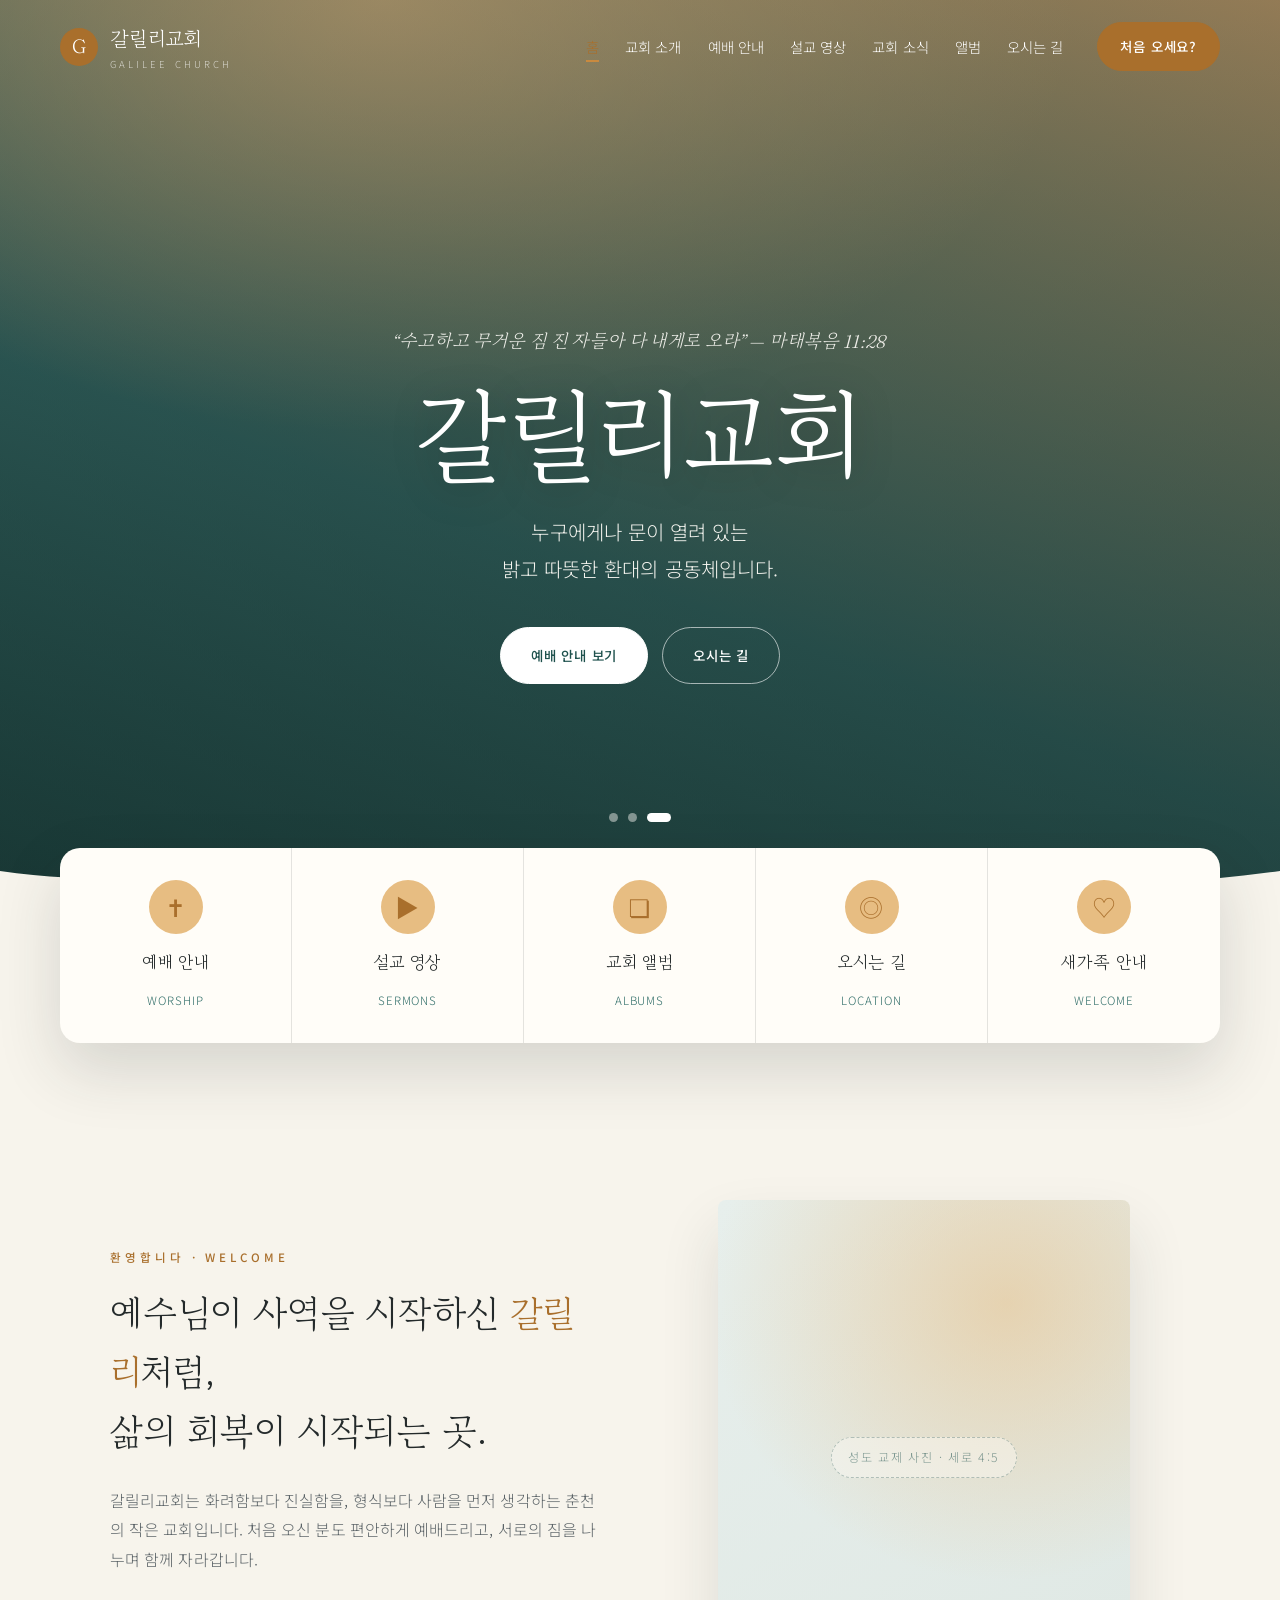
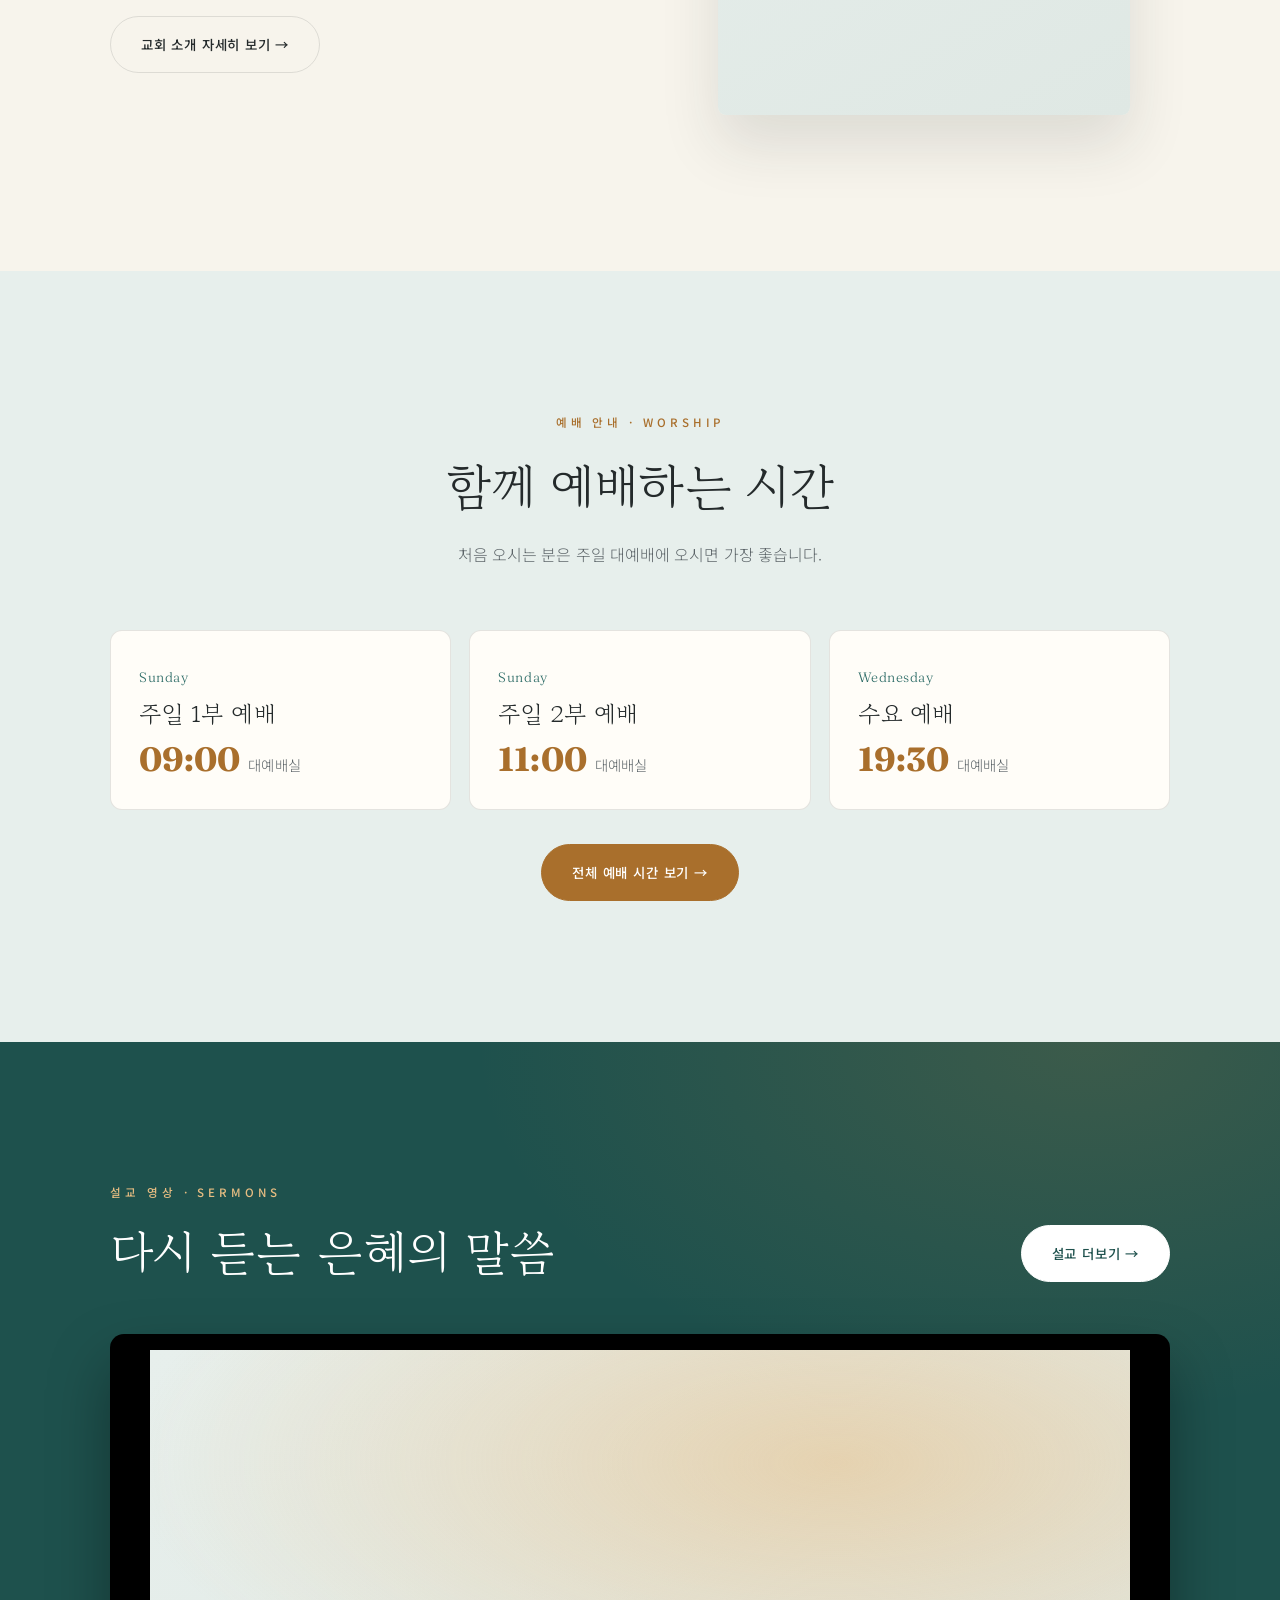
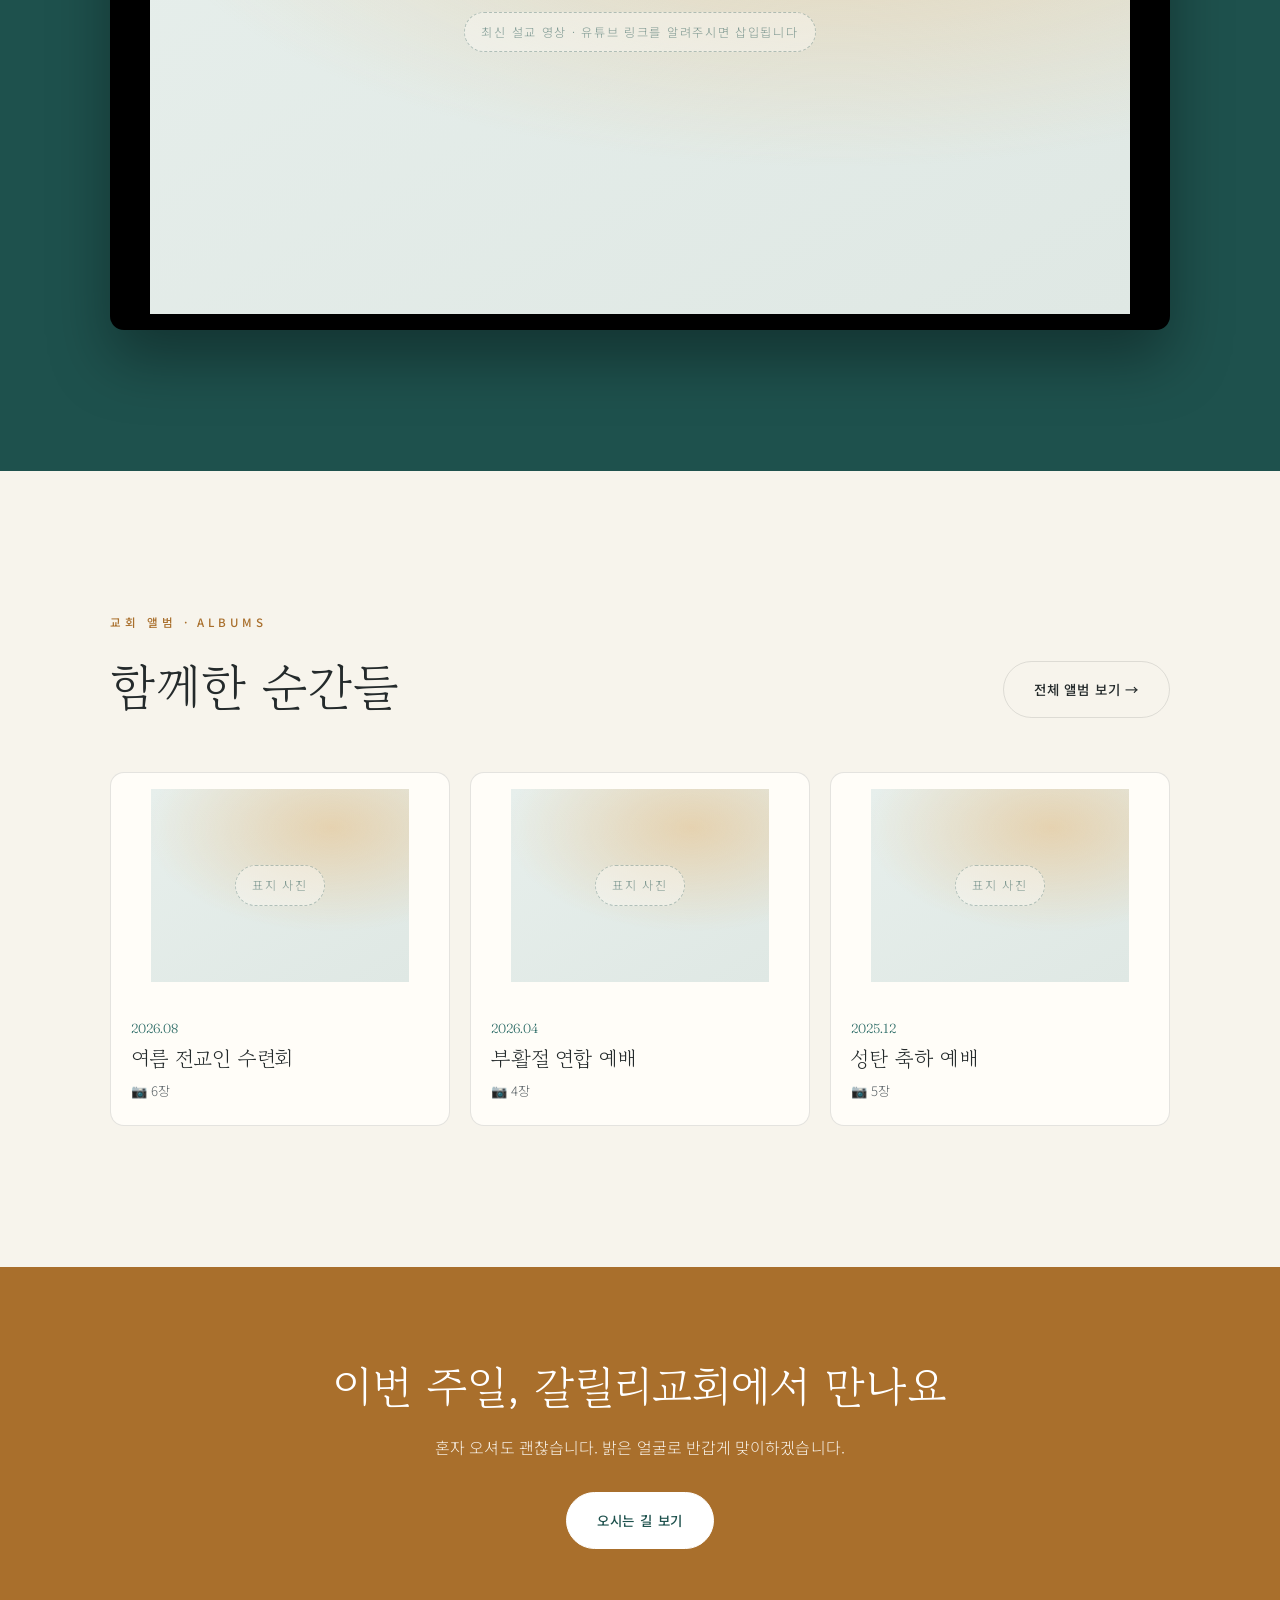
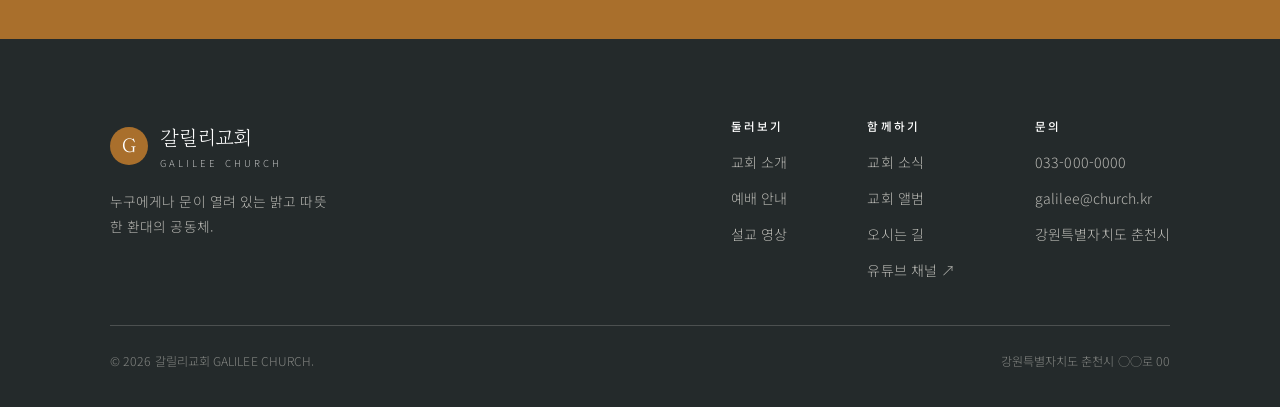
==== index.html @ 63ccdfb4 "feat: 갈릴리교회 소개 웹사이트 (춘천) 멀티페이지 정적 사이트 — 홈/소개/예배/설교/소식/앨범/오시는길.  Co-Authored-By: Claude Opus 4.8 (1M " ====
<!DOCTYPE html>
<html lang="ko">
<head>
  <meta charset="UTF-8" />
  <meta name="viewport" content="width=device-width, initial-scale=1.0" />
  <title>갈릴리교회 · 밝고 따뜻한 환대의 공동체 (춘천)</title>
  <meta name="description" content="춘천 갈릴리교회 — 누구에게나 문이 열려 있는 밝고 따뜻한 환대의 공동체. 예배 안내, 설교 영상, 교회 앨범, 오시는 길을 소개합니다." />
  <link rel="preconnect" href="https://fonts.googleapis.com" />
  <link rel="preconnect" href="https://fonts.gstatic.com" crossorigin />
  <link href="https://fonts.googleapis.com/css2?family=Gowun+Batang:wght@400;700&family=Noto+Sans+KR:wght@300;400;500;700&family=Fraunces:ital,opsz,wght@0,9..144,400;0,9..144,500;1,9..144,500&display=swap" rel="stylesheet" />
  <link rel="stylesheet" href="css/style.css" />
</head>
<body data-page="home">

  <div id="site-header"></div>

  <!-- ============ Hero ============ -->
  <section class="hero" id="home">
    <div class="hero__bg" id="heroBg">
      <div class="hero__slide s1 active"><figure class="slot" data-label=""><img src="images/hero1.jpg" alt="갈릴리교회 예배" class="shot" /></figure></div>
      <div class="hero__slide s2"><figure class="slot" data-label=""><img src="images/hero2.jpg" alt="갈릴리교회 성도" class="shot" /></figure></div>
      <div class="hero__slide s3"><figure class="slot" data-label=""><img src="images/hero3.jpg" alt="갈릴리교회 찬양" class="shot" /></figure></div>
    </div>
    <div class="hero__dots" id="heroDots" aria-hidden="true"></div>
    <div class="hero__inner wrap">
      <p class="hero__verse reveal">“수고하고 무거운 짐 진 자들아 다 내게로 오라” — 마태복음 11:28</p>
      <h1 class="hero__title reveal">갈릴리교회</h1>
      <p class="hero__tag reveal">누구에게나 문이 열려 있는<br />밝고 따뜻한 환대의 공동체입니다.</p>
      <div class="hero__cta reveal">
        <a href="worship.html" class="btn btn--light">예배 안내 보기</a>
        <a href="location.html" class="btn btn--ghost" style="color:#fff;border-color:rgba(255,255,255,0.6);">오시는 길</a>
      </div>
    </div>
    <svg class="wave hero__wave" viewBox="0 0 1440 60" preserveAspectRatio="none" aria-hidden="true"><path d="M0,30 C240,60 480,0 720,20 C960,40 1200,60 1440,30 L1440,60 L0,60 Z"></path></svg>
  </section>

  <!-- ============ Quick menu ============ -->
  <div class="quickmenu">
    <div class="quickmenu__inner">
      <a class="qm" href="worship.html"><span class="qm__icon">✝</span><span class="qm__label">예배 안내</span><span class="qm__sub">Worship</span></a>
      <a class="qm" href="sermons.html"><span class="qm__icon">▶</span><span class="qm__label">설교 영상</span><span class="qm__sub">Sermons</span></a>
      <a class="qm" href="album.html"><span class="qm__icon">❏</span><span class="qm__label">교회 앨범</span><span class="qm__sub">Albums</span></a>
      <a class="qm" href="location.html"><span class="qm__icon">◎</span><span class="qm__label">오시는 길</span><span class="qm__sub">Location</span></a>
      <a class="qm" href="location.html"><span class="qm__icon">♡</span><span class="qm__label">새가족 안내</span><span class="qm__sub">Welcome</span></a>
    </div>
  </div>

  <!-- ============ Welcome teaser ============ -->
  <section class="about">
    <div class="wrap about__grid">
      <div class="about__body">
        <span class="eyebrow reveal">환영합니다 · Welcome</span>
        <p class="about__lead reveal">예수님이 사역을 시작하신 <em>갈릴리</em>처럼,<br />삶의 회복이 시작되는 곳.</p>
        <p class="about__text reveal">갈릴리교회는 화려함보다 진실함을, 형식보다 사람을 먼저 생각하는 춘천의 작은 교회입니다. 처음 오신 분도 편안하게 예배드리고, 서로의 짐을 나누며 함께 자라갑니다.</p>
        <a href="about.html" class="btn btn--ghost reveal" style="margin-top:26px;">교회 소개 자세히 보기 →</a>
      </div>
      <figure class="about__figure slot reveal" data-label="성도 교제 사진 · 세로 4:5">
        <img src="images/community.jpg" alt="함께 교제하는 성도들" class="shot" />
      </figure>
    </div>
  </section>

  <!-- ============ Worship preview ============ -->
  <section class="service" style="background:var(--mist);">
    <div class="wrap">
      <div class="service__head sec-head" style="max-width:none;">
        <span class="eyebrow reveal">예배 안내 · Worship</span>
        <h2 class="reveal">함께 예배하는 시간</h2>
        <p class="reveal">처음 오시는 분은 주일 대예배에 오시면 가장 좋습니다.</p>
      </div>
      <div class="service__grid" style="grid-template-columns:repeat(3,1fr);">
        <div class="svc reveal"><span class="svc__tag">Sunday</span><h3 class="svc__name">주일 1부 예배</h3><div class="svc__time"><b>09:00</b><span>대예배실</span></div></div>
        <div class="svc reveal"><span class="svc__tag">Sunday</span><h3 class="svc__name">주일 2부 예배</h3><div class="svc__time"><b>11:00</b><span>대예배실</span></div></div>
        <div class="svc reveal"><span class="svc__tag">Wednesday</span><h3 class="svc__name">수요 예배</h3><div class="svc__time"><b>19:30</b><span>대예배실</span></div></div>
      </div>
      <div style="text-align:center;margin-top:34px;"><a href="worship.html" class="btn reveal">전체 예배 시간 보기 →</a></div>
    </div>
  </section>

  <!-- ============ Sermon teaser ============ -->
  <section class="sermons">
    <div class="wrap">
      <div class="sermons__head">
        <div><span class="eyebrow reveal">설교 영상 · Sermons</span><h2 class="reveal">다시 듣는 은혜의 말씀</h2></div>
        <a href="sermons.html" class="btn btn--light reveal">설교 더보기 →</a>
      </div>
      <div class="sermons__grid" style="grid-template-columns:1fr;">
        <div class="sermon-feature reveal">
          <div class="video"><figure class="slot" data-label="최신 설교 영상 · 유튜브 링크를 알려주시면 삽입됩니다" style="position:absolute;inset:0;"></figure></div>
        </div>
      </div>
    </div>
  </section>

  <!-- ============ Albums preview ============ -->
  <section class="albums" id="albums">
    <div class="wrap">
      <div class="albums__head">
        <div class="sec-head" style="max-width:none;">
          <span class="eyebrow reveal">교회 앨범 · Albums</span>
          <h2 class="reveal">함께한 순간들</h2>
        </div>
        <a href="album.html" class="btn btn--ghost reveal">전체 앨범 보기 →</a>
      </div>
      <div class="albums__grid">
        <a class="album-card reveal" href="album.html">
          <figure class="album-card__cover slot" data-label="표지 사진"><img src="images/albums/2026-summer/cover.jpg" alt="여름 수련회" class="shot" /></figure>
          <div class="album-card__body"><div class="album-card__date">2026.08</div><div class="album-card__title">여름 전교인 수련회</div><div class="album-card__count">6장</div></div>
        </a>
        <a class="album-card reveal" href="album.html">
          <figure class="album-card__cover slot" data-label="표지 사진"><img src="images/albums/2026-easter/cover.jpg" alt="부활절 예배" class="shot" /></figure>
          <div class="album-card__body"><div class="album-card__date">2026.04</div><div class="album-card__title">부활절 연합 예배</div><div class="album-card__count">4장</div></div>
        </a>
        <a class="album-card reveal" href="album.html">
          <figure class="album-card__cover slot" data-label="표지 사진"><img src="images/albums/2025-christmas/cover.jpg" alt="성탄 예배" class="shot" /></figure>
          <div class="album-card__body"><div class="album-card__date">2025.12</div><div class="album-card__title">성탄 축하 예배</div><div class="album-card__count">5장</div></div>
        </a>
      </div>
    </div>
  </section>

  <!-- ============ CTA ============ -->
  <section class="cta-band">
    <div class="wrap">
      <h2 class="reveal">이번 주일, 갈릴리교회에서 만나요</h2>
      <p class="reveal">혼자 오셔도 괜찮습니다. 밝은 얼굴로 반갑게 맞이하겠습니다.</p>
      <a href="location.html" class="btn btn--light reveal">오시는 길 보기</a>
    </div>
  </section>

  <div id="site-footer"></div>

  <script src="js/site.js"></script>
</body>
</html>
---- css/style.css ----
/* =============================================================
   갈릴리교회 GALILEE CHURCH
   밝고 따뜻한 환대의 공동체
   ============================================================= */

:root {
  /* Palette — 갈릴리 호숫가의 새벽빛 */
  --cream:    #f7f4ec;   /* 따뜻한 아이보리 배경 */
  --paper:    #fffdf8;   /* 카드/화이트 */
  --mist:     #e7efec;   /* 호수빛 옅은 톤 배경 */
  --ink:      #242a2b;   /* 본문 먹빛 */
  --ink-soft: #5b6367;   /* 보조 텍스트 */
  --gold:     #c98a3f;   /* 새벽 햇살 — 포인트 */
  --gold-deep:#a96f2c;
  --gold-soft:#e7bd82;
  --sea:      #2c6b66;   /* 갈릴리 호수빛 청록 — 보조 포인트 */
  --sea-deep: #1e514d;
  --line:     rgba(36, 42, 43, 0.12);
  --line-lite:rgba(255, 253, 248, 0.18);

  --f-display: 'Gowun Batang', 'Nanum Myeongjo', serif;
  --f-body:    'Noto Sans KR', system-ui, sans-serif;
  --f-accent:  'Fraunces', 'Gowun Batang', serif;

  --wrap: 1180px;
  --gutter: clamp(20px, 5vw, 60px);
  --sec-y: clamp(72px, 11vw, 150px);
  --ease: cubic-bezier(0.22, 0.61, 0.36, 1);
}

* { box-sizing: border-box; }
html { scroll-behavior: smooth; -webkit-text-size-adjust: 100%; }
@media (prefers-reduced-motion: reduce) { html { scroll-behavior: auto; } }
body {
  margin: 0; font-family: var(--f-body); font-weight: 300;
  color: var(--ink); background: var(--cream);
  line-height: 1.85; letter-spacing: 0.005em;
  -webkit-font-smoothing: antialiased; overflow-x: hidden;
}
img { display: block; max-width: 100%; }
a { color: inherit; text-decoration: none; }
button { font-family: inherit; cursor: pointer; }
h1, h2, h3, h4 { font-family: var(--f-display); font-weight: 400; margin: 0; line-height: 1.3; }

.wrap { width: 100%; max-width: var(--wrap); margin-inline: auto; padding-inline: var(--gutter); }

.eyebrow {
  font-family: var(--f-body); font-weight: 500; font-size: 0.72rem;
  letter-spacing: 0.34em; text-transform: uppercase; color: var(--gold-deep);
}
.eyebrow--sea { color: var(--sea); }

.sec-head { max-width: 640px; }
.sec-head .eyebrow { display: block; margin-bottom: 20px; }
.sec-head h2 { font-size: clamp(1.9rem, 4.2vw, 3.1rem); letter-spacing: -0.01em; }
.sec-head p { margin: 22px 0 0; color: var(--ink-soft); max-width: 54ch; }

.reveal { opacity: 0; transform: translateY(26px); transition: opacity 0.9s var(--ease), transform 0.9s var(--ease); }
.reveal.in { opacity: 1; transform: none; }
@media (prefers-reduced-motion: reduce) { .reveal { opacity: 1; transform: none; transition: none; } }

/* Buttons */
.btn {
  display: inline-flex; align-items: center; gap: 0.6em;
  font-family: var(--f-body); font-weight: 500; font-size: 0.84rem;
  letter-spacing: 0.06em; padding: 15px 30px; border-radius: 40px;
  border: 1.5px solid var(--gold-deep); background: var(--gold-deep); color: #fff;
  transition: background 0.4s var(--ease), color 0.4s var(--ease), border-color 0.4s var(--ease), transform 0.3s var(--ease);
}
.btn:hover { background: var(--gold); border-color: var(--gold); transform: translateY(-2px); }
.btn--ghost { background: transparent; color: var(--ink); border-color: var(--line); }
.btn--ghost:hover { background: var(--ink); border-color: var(--ink); color: #fff; }
.btn--light { background: #fff; color: var(--sea-deep); border-color: #fff; }
.btn--light:hover { background: var(--gold-soft); border-color: var(--gold-soft); color: var(--ink); }
.btn:focus-visible, a:focus-visible, .slot:focus-visible { outline: 2px solid var(--sea); outline-offset: 3px; }

/* Image slot / placeholder (사진 넣기 전) */
.slot {
  position: relative; overflow: hidden; display: grid; place-items: center;
  background:
    radial-gradient(120% 90% at 70% 20%, rgba(231,189,130,0.55), transparent 60%),
    linear-gradient(150deg, var(--mist), #dfe8e4);
}
.slot::after {
  content: attr(data-label); position: absolute; z-index: 0;
  font-family: var(--f-body); font-size: 0.76rem; letter-spacing: 0.14em;
  color: rgba(30,81,77,0.55); padding: 8px 16px; border: 1px dashed rgba(30,81,77,0.3);
  border-radius: 30px; background: rgba(255,253,248,0.4); text-align: center;
}
.slot img { position: relative; z-index: 1; width: 100%; height: 100%; object-fit: cover; }

/* Gentle lake-wave divider */
.wave { display: block; width: 100%; height: 60px; }
.wave path { fill: currentColor; }

/* =============================================================
   Header
   ============================================================= */
.site-header {
  position: fixed; inset: 0 0 auto 0; z-index: 60;
  display: flex; align-items: center; justify-content: space-between;
  padding: 20px var(--gutter);
  transition: background 0.5s var(--ease), padding 0.4s var(--ease), box-shadow 0.4s var(--ease);
}
.site-header.solid { background: rgba(247,244,236,0.9); backdrop-filter: blur(12px); padding-block: 12px; box-shadow: 0 1px 0 var(--line); }
.brand { display: flex; align-items: center; gap: 12px; color: #fff; transition: color 0.4s var(--ease); }
.solid .brand { color: var(--ink); }
.brand__logo {
  width: 38px; height: 38px; border-radius: 50%; display: grid; place-items: center;
  background: var(--gold-deep); color: #fff; font-family: var(--f-accent); font-size: 1.2rem;
  flex-shrink: 0;
}
.brand__name { font-family: var(--f-display); font-size: 1.28rem; letter-spacing: 0.02em; }
.brand__sub { font-size: 0.6rem; letter-spacing: 0.32em; text-transform: uppercase; opacity: 0.7; display: block; margin-top: -2px; }

.nav { display: flex; align-items: center; gap: 34px; }
.nav__links { display: flex; gap: 26px; list-style: none; margin: 0; padding: 0; }
.nav__links a { position: relative; font-size: 0.9rem; color: #fff; transition: color 0.4s var(--ease); padding-block: 5px; }
.solid .nav__links a { color: var(--ink); }
.nav__links a::after { content: ""; position: absolute; left: 0; bottom: 0; height: 2px; width: 0; background: var(--gold); transition: width 0.35s var(--ease); }
.nav__links a:hover::after, .nav__links a.on::after { width: 100%; }
.nav__links a.on { color: var(--gold-deep); }
.solid .nav__links a.on { color: var(--gold-deep); }
.mobile-menu a.on { color: var(--gold-soft); }
.nav .btn { padding: 11px 22px; }
.nav-toggle { display: none; }

/* =============================================================
   Hero
   ============================================================= */
.hero {
  position: relative; min-height: 100svh; display: grid; align-items: center;
  color: #fff; overflow: hidden; text-align: center;
}
.hero__bg {
  position: absolute; inset: 0; z-index: 0;
  background:
    radial-gradient(90% 70% at 50% 0%, rgba(231,189,130,0.9), transparent 55%),
    linear-gradient(160deg, #e8b978 0%, #c98a3f 32%, #2c6b66 100%);
}
.hero__bg .slot { position: absolute; inset: 0; }
.hero__bg::after {
  content: ""; position: absolute; inset: 0;
  background: linear-gradient(180deg, rgba(30,44,42,0.32), rgba(20,34,32,0.55));
}
.hero__inner { position: relative; z-index: 2; padding-top: 90px; }
.hero__verse { font-family: var(--f-accent); font-style: italic; font-size: clamp(0.95rem,1.5vw,1.15rem); color: rgba(255,253,248,0.9); letter-spacing: 0.02em; }
.hero__title { font-size: clamp(3rem, 9vw, 6.4rem); line-height: 1.05; margin: 0.2em 0 0; text-shadow: 0 6px 40px rgba(0,0,0,0.25); }
.hero__tag { margin: 26px auto 0; max-width: 34ch; font-size: clamp(1rem,1.6vw,1.25rem); color: rgba(255,253,248,0.95); font-weight: 300; }
.hero__cta { margin-top: 40px; display: flex; gap: 14px; justify-content: center; flex-wrap: wrap; }
.hero__wave { position: absolute; bottom: -1px; left: 0; z-index: 2; color: var(--cream); }

/* =============================================================
   Welcome / About
   ============================================================= */
.about { padding-block: var(--sec-y); }
.about__grid { display: grid; grid-template-columns: 1fr 1fr; gap: clamp(34px, 6vw, 84px); align-items: center; }
.about__lead { font-family: var(--f-display); font-size: clamp(1.5rem, 3vw, 2.3rem); line-height: 1.6; margin: 12px 0 0; }
.about__lead em { font-style: normal; color: var(--gold-deep); }
.about__text { margin-top: 26px; color: var(--ink-soft); }
.about__text + .about__text { margin-top: 16px; }
.about__values { margin-top: 34px; display: grid; gap: 14px; }
.about__value { display: flex; gap: 16px; align-items: flex-start; }
.about__value b { font-family: var(--f-accent); color: var(--gold-deep); font-size: 1.3rem; line-height: 1; padding-top: 2px; min-width: 1.6em; }
.about__value span { font-size: 0.94rem; color: var(--ink-soft); }
.about__value strong { color: var(--ink); font-weight: 500; display: block; }
.about__figure { aspect-ratio: 4/5; border-radius: 8px; box-shadow: 0 30px 60px rgba(36,42,43,0.12); }

/* =============================================================
   Pastor greeting
   ============================================================= */
.pastor { background: var(--mist); position: relative; }
.pastor__inner { padding-block: var(--sec-y); display: grid; grid-template-columns: 0.8fr 1.2fr; gap: clamp(34px,6vw,80px); align-items: center; }
.pastor__figure { aspect-ratio: 4/5; border-radius: 8px; box-shadow: 0 30px 60px rgba(30,81,77,0.16); }
.pastor__body .eyebrow { display: block; margin-bottom: 18px; }
.pastor__quote { font-family: var(--f-display); font-size: clamp(1.5rem,2.8vw,2.1rem); line-height: 1.6; }
.pastor__text { margin-top: 24px; color: var(--ink-soft); }
.pastor__sign { margin-top: 30px; display: flex; align-items: baseline; gap: 12px; }
.pastor__sign span { color: var(--ink-soft); font-size: 0.85rem; }
.pastor__sign b { font-family: var(--f-display); font-weight: 400; font-size: 1.3rem; }

/* =============================================================
   Service times
   ============================================================= */
.service { padding-block: var(--sec-y); }
.service__head { text-align: center; display: flex; flex-direction: column; align-items: center; }
.service__grid { margin-top: clamp(38px,6vw,60px); display: grid; grid-template-columns: repeat(3, 1fr); gap: 18px; }
.svc {
  background: var(--paper); border: 1px solid var(--line); border-radius: 12px;
  padding: 30px 28px; transition: transform 0.4s var(--ease), box-shadow 0.4s var(--ease), border-color 0.4s var(--ease);
}
.svc:hover { transform: translateY(-4px); box-shadow: 0 22px 48px rgba(36,42,43,0.1); border-color: transparent; }
.svc__tag { font-family: var(--f-accent); font-size: 0.85rem; color: var(--sea); letter-spacing: 0.04em; }
.svc__name { font-family: var(--f-display); font-size: 1.5rem; margin: 8px 0 14px; }
.svc__time { display: flex; align-items: baseline; gap: 8px; }
.svc__time b { font-family: var(--f-accent); font-size: 2.1rem; color: var(--gold-deep); line-height: 1; }
.svc__time span { color: var(--ink-soft); font-size: 0.9rem; }
.svc__desc { margin-top: 12px; font-size: 0.88rem; color: var(--ink-soft); }

/* =============================================================
   Sermons (YouTube)
   ============================================================= */
.sermons { background: var(--sea-deep); color: #fff; padding-block: var(--sec-y); position: relative; overflow: hidden; }
.sermons::before {
  content: ""; position: absolute; inset: 0; opacity: 0.5;
  background: radial-gradient(80% 60% at 85% 0%, rgba(201,138,63,0.35), transparent 60%);
}
.sermons__head { position: relative; z-index: 1; display: flex; justify-content: space-between; align-items: flex-end; gap: 24px; flex-wrap: wrap; }
.sermons__head h2 { color: #fff; font-size: clamp(1.9rem,4vw,3rem); }
.sermons__head .eyebrow { color: var(--gold-soft); display: block; margin-bottom: 16px; }
.sermons__grid { position: relative; z-index: 1; margin-top: clamp(34px,5vw,52px); display: grid; grid-template-columns: 1.5fr 1fr; gap: 22px; }
.sermon-feature { border-radius: 14px; overflow: hidden; background: #000; box-shadow: 0 30px 60px rgba(0,0,0,0.35); }
.sermon-feature .video { position: relative; aspect-ratio: 16/9; }
.sermon-feature iframe { position: absolute; inset: 0; width: 100%; height: 100%; border: 0; }
.sermon-list { display: flex; flex-direction: column; gap: 14px; }
.sermon-card {
  display: grid; grid-template-columns: 120px 1fr; gap: 16px; align-items: center;
  background: rgba(255,253,248,0.06); border: 1px solid var(--line-lite); border-radius: 12px;
  padding: 12px; transition: background 0.4s var(--ease); cursor: pointer;
}
.sermon-card:hover { background: rgba(255,253,248,0.12); }
.sermon-card .thumb { aspect-ratio: 16/9; border-radius: 8px; }
.sermon-card__date { font-family: var(--f-accent); font-size: 0.78rem; color: var(--gold-soft); }
.sermon-card__title { font-family: var(--f-display); font-size: 1.05rem; margin-top: 4px; line-height: 1.4; }
.sermons__foot { position: relative; z-index: 1; margin-top: 30px; text-align: center; }

/* =============================================================
   News / notices
   ============================================================= */
.news { padding-block: var(--sec-y); }
.news__grid { margin-top: clamp(36px,5vw,56px); display: grid; grid-template-columns: repeat(3,1fr); gap: 20px; }
.notice {
  border-top: 2px solid var(--gold); padding: 24px 4px; display: flex; flex-direction: column; gap: 10px;
  transition: transform 0.4s var(--ease);
}
.notice:hover { transform: translateY(-4px); }
.notice__cat { font-size: 0.72rem; letter-spacing: 0.14em; text-transform: uppercase; color: var(--sea); font-weight: 500; }
.notice__title { font-family: var(--f-display); font-size: 1.35rem; line-height: 1.4; }
.notice__text { font-size: 0.9rem; color: var(--ink-soft); }
.notice__date { font-family: var(--f-accent); font-size: 0.85rem; color: var(--ink-soft); margin-top: auto; }

/* =============================================================
   Ministries
   ============================================================= */
.ministry { background: var(--mist); padding-block: var(--sec-y); }
.ministry__head { text-align: center; display: flex; flex-direction: column; align-items: center; }
.ministry__grid { margin-top: clamp(36px,5vw,56px); display: grid; grid-template-columns: repeat(3,1fr); gap: 18px; }
.min {
  background: var(--paper); border-radius: 14px; padding: 34px 30px; border: 1px solid var(--line);
  transition: transform 0.4s var(--ease), box-shadow 0.4s var(--ease);
}
.min:hover { transform: translateY(-5px); box-shadow: 0 24px 50px rgba(30,81,77,0.12); }
.min__icon { width: 48px; height: 48px; border-radius: 50%; background: var(--gold-soft); color: var(--gold-deep); display: grid; place-items: center; font-family: var(--f-accent); font-size: 1.3rem; margin-bottom: 18px; }
.min h3 { font-size: 1.4rem; }
.min p { margin-top: 10px; font-size: 0.92rem; color: var(--ink-soft); }

/* =============================================================
   Location
   ============================================================= */
.location { padding-block: var(--sec-y); }
.location__grid { display: grid; grid-template-columns: 1fr 1fr; gap: clamp(30px,5vw,64px); align-items: center; }
.location__info h2 { font-size: clamp(1.8rem,3.6vw,2.6rem); margin-bottom: 26px; }
.location__rows { display: grid; }
.location__row { display: grid; grid-template-columns: 120px 1fr; gap: 18px; padding: 17px 0; border-top: 1px solid var(--line); }
.location__row:last-child { border-bottom: 1px solid var(--line); }
.location__row dt { color: var(--sea); font-size: 0.74rem; letter-spacing: 0.14em; text-transform: uppercase; font-weight: 500; padding-top: 3px; }
.location__row dd { margin: 0; }
.location__map { aspect-ratio: 4/3; border-radius: 14px; overflow: hidden; position: relative; background:
  radial-gradient(circle at 55% 45%, rgba(201,138,63,0.2), transparent 55%), var(--sea-deep); display: grid; place-items: center; }
.location__map::before { content: ""; position: absolute; inset: 0; background-image:
  linear-gradient(rgba(255,253,248,0.06) 1px, transparent 1px), linear-gradient(90deg, rgba(255,253,248,0.06) 1px, transparent 1px);
  background-size: 38px 38px; }
.location__pin { position: relative; text-align: center; color: #fff; }
.location__pin .dot { width: 14px; height: 14px; border-radius: 50%; background: var(--gold); margin: 0 auto 12px; box-shadow: 0 0 0 8px rgba(201,138,63,0.25), 0 0 0 18px rgba(201,138,63,0.12); }
.location__pin span { font-size: 0.78rem; letter-spacing: 0.22em; }

/* =============================================================
   CTA band + Footer
   ============================================================= */
.cta-band { background: var(--gold-deep); color: #fff; text-align: center; padding: clamp(56px,8vw,90px) 0; position: relative; overflow: hidden; }
.cta-band h2 { color: #fff; font-size: clamp(1.8rem,4vw,2.8rem); }
.cta-band p { margin: 18px auto 30px; max-width: 46ch; color: rgba(255,253,248,0.92); }

.site-footer { background: var(--ink); color: rgba(247,244,236,0.7); padding: clamp(52px,7vw,80px) 0 34px; }
.footer__top { display: flex; justify-content: space-between; gap: 40px; flex-wrap: wrap; padding-bottom: 42px; border-bottom: 1px solid var(--line-lite); }
.footer__brand .brand { color: #fff; }
.footer__brand p { margin: 16px 0 0; max-width: 32ch; font-size: 0.86rem; }
.footer__cols { display: flex; gap: clamp(36px,7vw,80px); flex-wrap: wrap; }
.footer__col h4 { color: #fff; font-family: var(--f-body); font-weight: 500; font-size: 0.72rem; letter-spacing: 0.18em; text-transform: uppercase; margin-bottom: 15px; }
.footer__col ul { list-style: none; margin: 0; padding: 0; display: grid; gap: 10px; font-size: 0.88rem; }
.footer__col a:hover { color: var(--gold-soft); }
.footer__bottom { padding-top: 24px; display: flex; justify-content: space-between; gap: 14px; flex-wrap: wrap; font-size: 0.76rem; color: rgba(247,244,236,0.45); }

/* =============================================================
   Responsive
   ============================================================= */
@media (max-width: 980px) {
  .about__grid, .pastor__inner, .sermons__grid, .location__grid { grid-template-columns: 1fr; }
  .service__grid, .news__grid, .ministry__grid { grid-template-columns: repeat(2, 1fr); }
  .about__figure, .pastor__figure { max-width: 460px; }
  .pastor__inner { text-align: left; }
}
@media (max-width: 680px) {
  .nav__links, .nav > .btn { display: none; }
  .nav-toggle { display: inline-flex; flex-direction: column; gap: 5px; width: 30px; height: 22px; justify-content: center; background: none; border: none; padding: 0; }
  .nav-toggle span { display: block; height: 2px; background: #fff; border-radius: 2px; transition: 0.4s var(--ease); }
  .solid .nav-toggle span { background: var(--ink); }
  .menu-open .nav-toggle span:nth-child(1) { transform: translateY(7px) rotate(45deg); background:#fff; }
  .menu-open .nav-toggle span:nth-child(2) { opacity: 0; }
  .menu-open .nav-toggle span:nth-child(3) { transform: translateY(-7px) rotate(-45deg); background:#fff; }

  .service__grid, .news__grid, .ministry__grid { grid-template-columns: 1fr; }
  .sermon-card { grid-template-columns: 100px 1fr; }
}

.mobile-menu {
  position: fixed; inset: 0; z-index: 55; background: var(--sea-deep);
  display: flex; flex-direction: column; align-items: center; justify-content: center; gap: 26px;
  transform: translateY(-100%); transition: transform 0.55s var(--ease); visibility: hidden;
}
.mobile-menu.open { transform: none; visibility: visible; }
.mobile-menu a { color: #fff; font-family: var(--f-display); font-size: 1.6rem; }
.mobile-menu a:hover { color: var(--gold-soft); }

/* =============================================================
   Albums (홈 미리보기 + album.html)
   ============================================================= */
.albums { padding-block: var(--sec-y); }
.albums__head { display: flex; justify-content: space-between; align-items: flex-end; gap: 24px; flex-wrap: wrap; }
.albums__grid { margin-top: clamp(34px,5vw,54px); display: grid; grid-template-columns: repeat(3, 1fr); gap: 20px; }
.albums--page .albums__grid { margin-top: 0; }

.album-card {
  display: block; border-radius: 14px; overflow: hidden; background: var(--paper);
  border: 1px solid var(--line); transition: transform 0.4s var(--ease), box-shadow 0.4s var(--ease);
  cursor: pointer; text-align: left; width: 100%; padding: 0; font: inherit; color: inherit;
}
.album-card:hover { transform: translateY(-5px); box-shadow: 0 26px 54px rgba(36,42,43,0.14); }
.album-card__cover { aspect-ratio: 4/3; }
.album-card__body { padding: 18px 20px 22px; }
.album-card__date { font-family: var(--f-accent); font-size: 0.82rem; color: var(--sea); }
.album-card__title { font-family: var(--f-display); font-size: 1.3rem; margin: 4px 0 6px; line-height: 1.35; }
.album-card__count { font-size: 0.82rem; color: var(--ink-soft); }
.album-card__count::before { content: "📷 "; }

/* Album page hero */
.page-hero { padding: 130px 0 40px; text-align: center; background: var(--mist); }
.page-hero .eyebrow { display: block; margin-bottom: 14px; }
.page-hero h1 { font-size: clamp(2.2rem, 5vw, 3.6rem); }
.page-hero p { margin: 16px auto 0; max-width: 48ch; color: var(--ink-soft); }
.page-hero .back { display: inline-block; margin-top: 22px; font-size: 0.86rem; color: var(--sea); }
.page-hero .back:hover { color: var(--gold-deep); }

.albums-empty { text-align: center; padding: 60px 0; color: var(--ink-soft); }

/* Album viewer overlay */
.viewer { position: fixed; inset: 0; z-index: 105; display: none; background: var(--cream); overflow-y: auto; }
.viewer.open { display: block; }
.viewer__bar {
  position: sticky; top: 0; z-index: 2; display: flex; align-items: center; justify-content: space-between;
  padding: 18px var(--gutter); background: rgba(247,244,236,0.92); backdrop-filter: blur(10px); border-bottom: 1px solid var(--line);
}
.viewer__meta h2 { font-size: 1.5rem; }
.viewer__meta span { font-family: var(--f-accent); font-size: 0.85rem; color: var(--sea); }
.viewer__close { background: none; border: 1px solid var(--line); border-radius: 40px; padding: 10px 20px; font-size: 0.85rem; color: var(--ink); }
.viewer__close:hover { background: var(--ink); color: #fff; border-color: var(--ink); }
.viewer__grid {
  columns: 3; column-gap: 14px; padding: 26px var(--gutter) 80px; max-width: var(--wrap); margin-inline: auto;
}
.viewer__grid figure { break-inside: avoid; margin: 0 0 14px; border-radius: 10px; overflow: hidden; cursor: zoom-in; aspect-ratio: auto; }
.viewer__grid .slot { min-height: 200px; }
.viewer__grid img { width: 100%; height: auto; display: block; transition: transform 0.6s var(--ease); }
.viewer__grid figure:hover img { transform: scale(1.04); }

/* Fullscreen single-photo lightbox */
.lightbox { position: fixed; inset: 0; z-index: 120; display: none; align-items: center; justify-content: center; padding: 4vw; background: rgba(20,26,25,0.94); }
.lightbox.open { display: flex; }
.lightbox img { max-width: 92vw; max-height: 90vh; object-fit: contain; border-radius: 6px; }
.lightbox__close { position: absolute; top: 22px; right: 28px; background: none; border: none; color: #fff; font-size: 2rem; opacity: 0.85; }
.lightbox__close:hover { opacity: 1; }

@media (max-width: 980px) {
  .albums__grid { grid-template-columns: repeat(2, 1fr); }
  .viewer__grid { columns: 2; }
}
@media (max-width: 680px) {
  .albums__grid { grid-template-columns: 1fr; }
  .viewer__grid { columns: 1; }
}

/* =============================================================
   Hero slideshow (여러 장 자동 전환)
   ============================================================= */
.hero__slide { position: absolute; inset: 0; opacity: 0; transition: opacity 1.4s var(--ease); }
.hero__slide.active { opacity: 1; }
.hero__slide.s1 { background: radial-gradient(90% 70% at 50% 0%, rgba(231,189,130,0.9), transparent 55%), linear-gradient(160deg, #e8b978, #c98a3f 32%, #2c6b66); }
.hero__slide.s2 { background: radial-gradient(80% 70% at 70% 10%, rgba(231,189,130,0.7), transparent 55%), linear-gradient(150deg, #d79a56, #2c6b66 70%, #1e514d); }
.hero__slide.s3 { background: radial-gradient(90% 80% at 30% 0%, rgba(231,189,130,0.8), transparent 60%), linear-gradient(200deg, #caa06a, #35726e 60%, #1e514d); }
.hero__slide .slot { position: absolute; inset: 0; background: none; }
.hero__slide .slot::after { opacity: 0; }   /* 슬라이드에선 라벨 숨김 (지저분함 방지) */
.hero__dots { position: absolute; bottom: 78px; left: 50%; transform: translateX(-50%); z-index: 3; display: flex; gap: 10px; }
.hero__dots button { width: 9px; height: 9px; border-radius: 50%; border: 0; background: rgba(255,253,248,0.45); cursor: pointer; padding: 0; transition: background 0.3s, width 0.3s; }
.hero__dots button.on { background: #fff; width: 24px; border-radius: 6px; }

/* =============================================================
   Quick menu (히어로 아래 바로가기 아이콘 바)
   ============================================================= */
.quickmenu { position: relative; z-index: 5; }
.quickmenu__inner {
  max-width: var(--wrap); margin: -52px auto 0; margin-inline: auto;
  background: var(--paper); border-radius: 20px; box-shadow: 0 26px 64px rgba(36,42,43,0.16);
  display: grid; grid-template-columns: repeat(5, 1fr); overflow: hidden;
  position: relative; left: 0; right: 0; width: calc(100% - 2 * var(--gutter));
}
.qm {
  display: flex; flex-direction: column; align-items: center; gap: 12px; text-align: center;
  padding: 32px 14px; border-right: 1px solid var(--line); transition: background 0.35s var(--ease);
}
.qm:last-child { border-right: 0; }
.qm:hover { background: var(--mist); }
.qm__icon {
  width: 54px; height: 54px; border-radius: 50%; display: grid; place-items: center;
  background: var(--gold-soft); color: var(--gold-deep); font-size: 1.5rem;
  transition: transform 0.35s var(--ease);
}
.qm:hover .qm__icon { transform: translateY(-4px); }
.qm__label { font-family: var(--f-display); font-size: 1.08rem; color: var(--ink); }
.qm__sub { font-size: 0.72rem; letter-spacing: 0.08em; color: var(--sea); text-transform: uppercase; }

@media (max-width: 860px) {
  .quickmenu__inner { grid-template-columns: repeat(2, 1fr); margin-top: -30px; }
  .qm:nth-child(odd) { border-right: 1px solid var(--line); }
  .qm { border-bottom: 1px solid var(--line); padding: 24px 12px; }
  .qm:last-child { grid-column: 1 / -1; border-bottom: 0; }
}
@media (max-width: 420px) {
  .quickmenu__inner { grid-template-columns: 1fr; }
  .qm, .qm:nth-child(odd) { border-right: 0; }
}
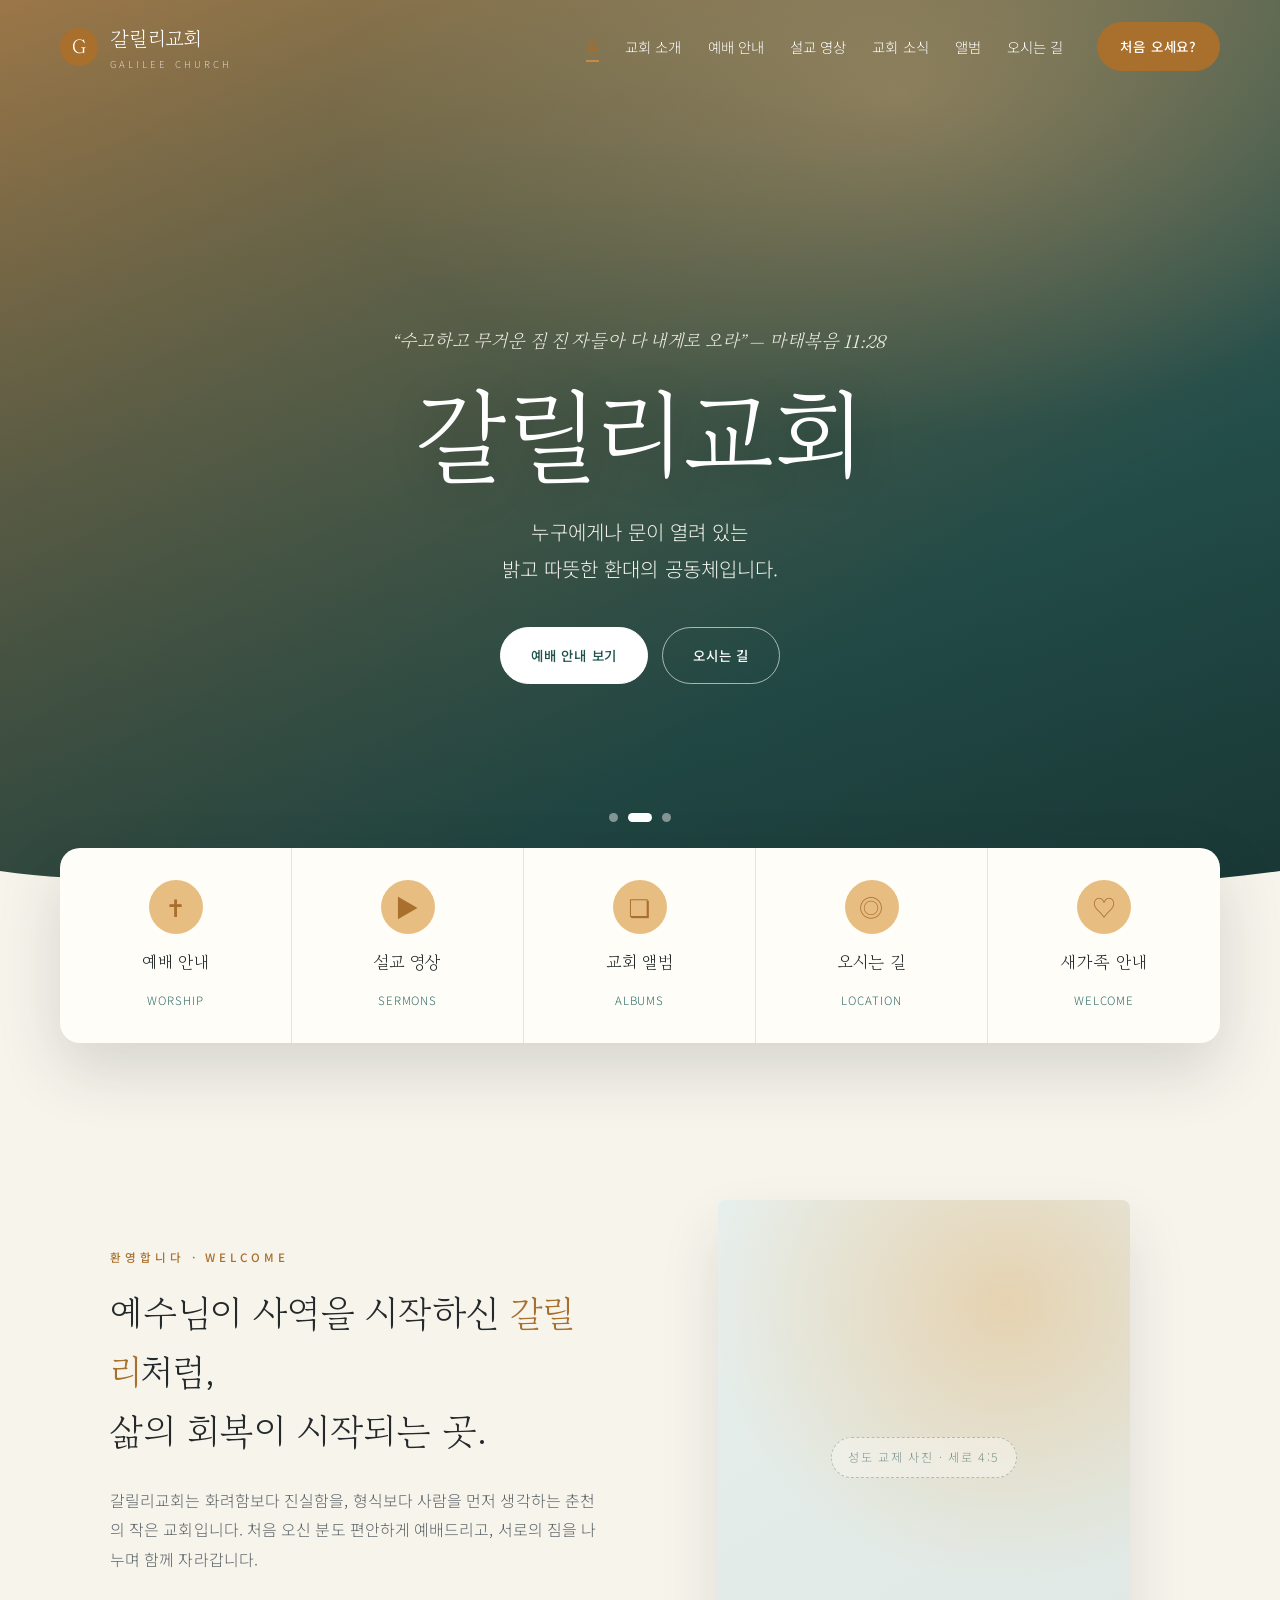
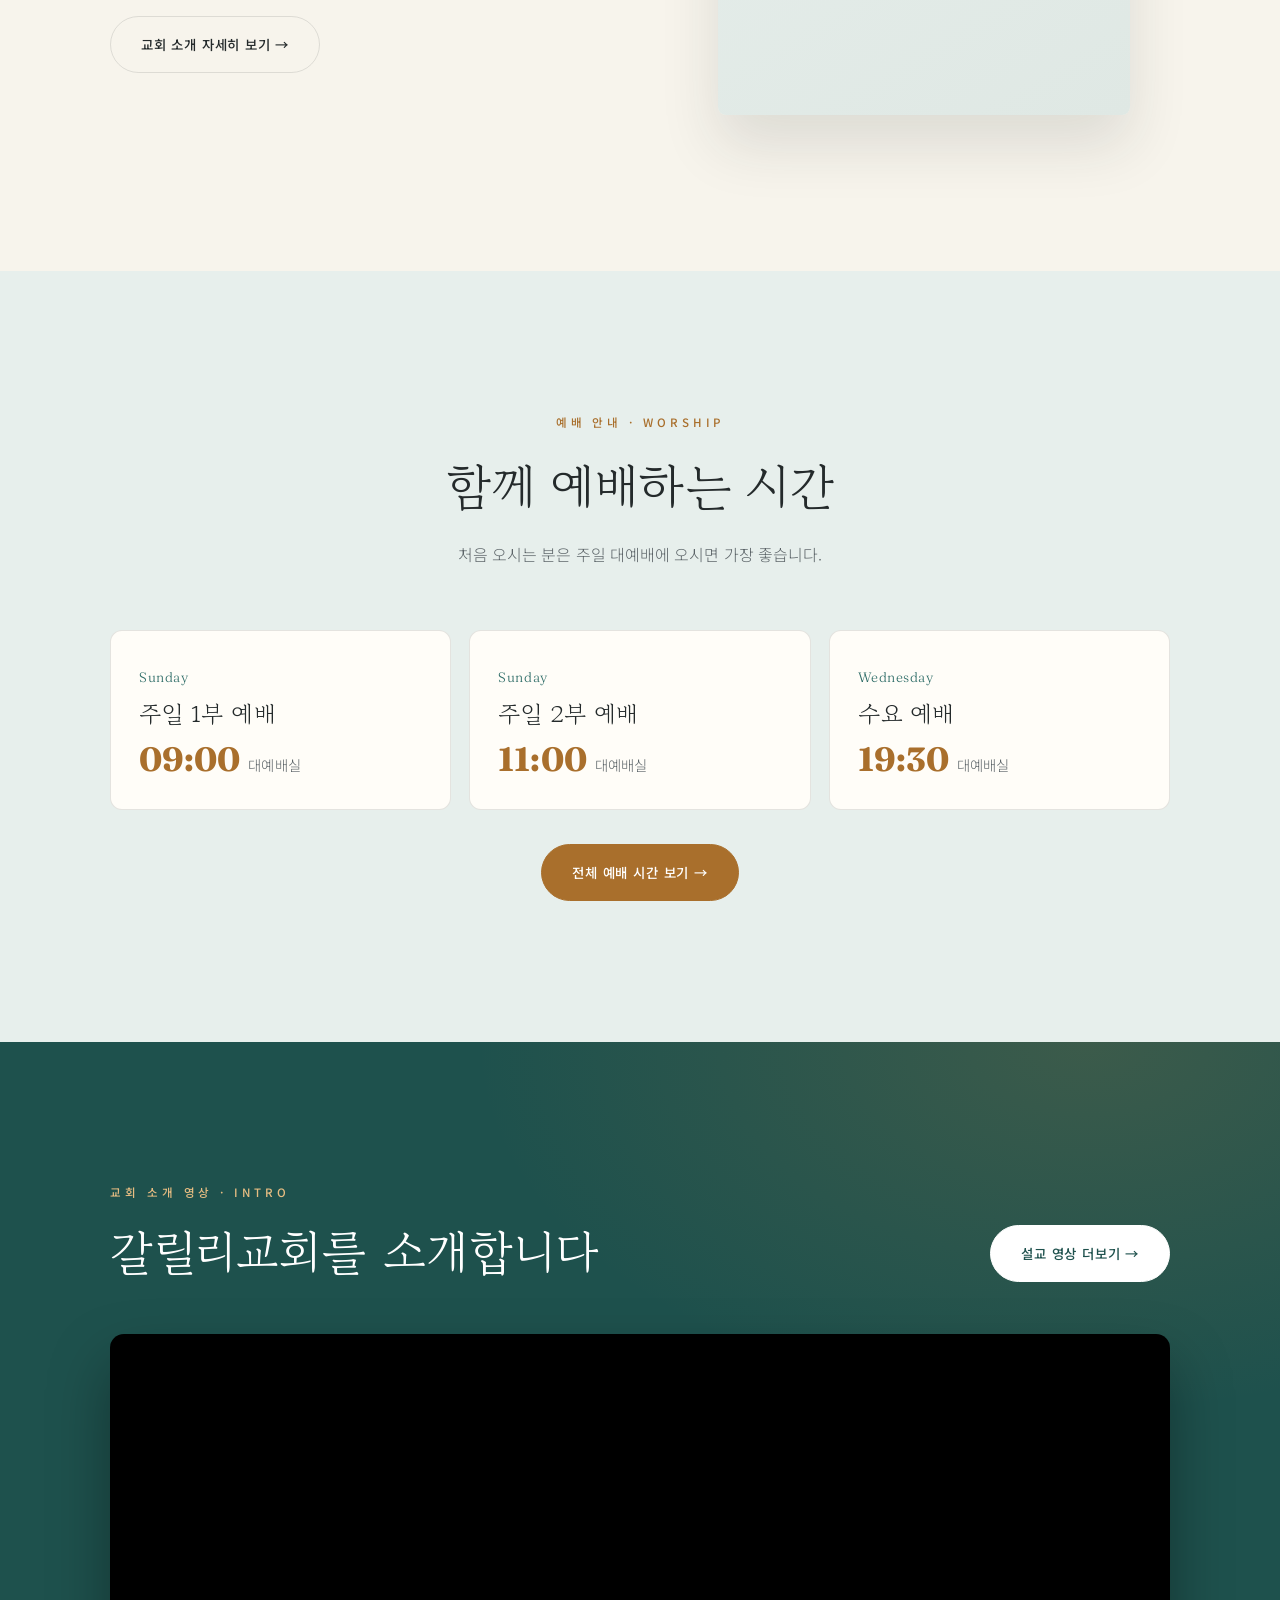
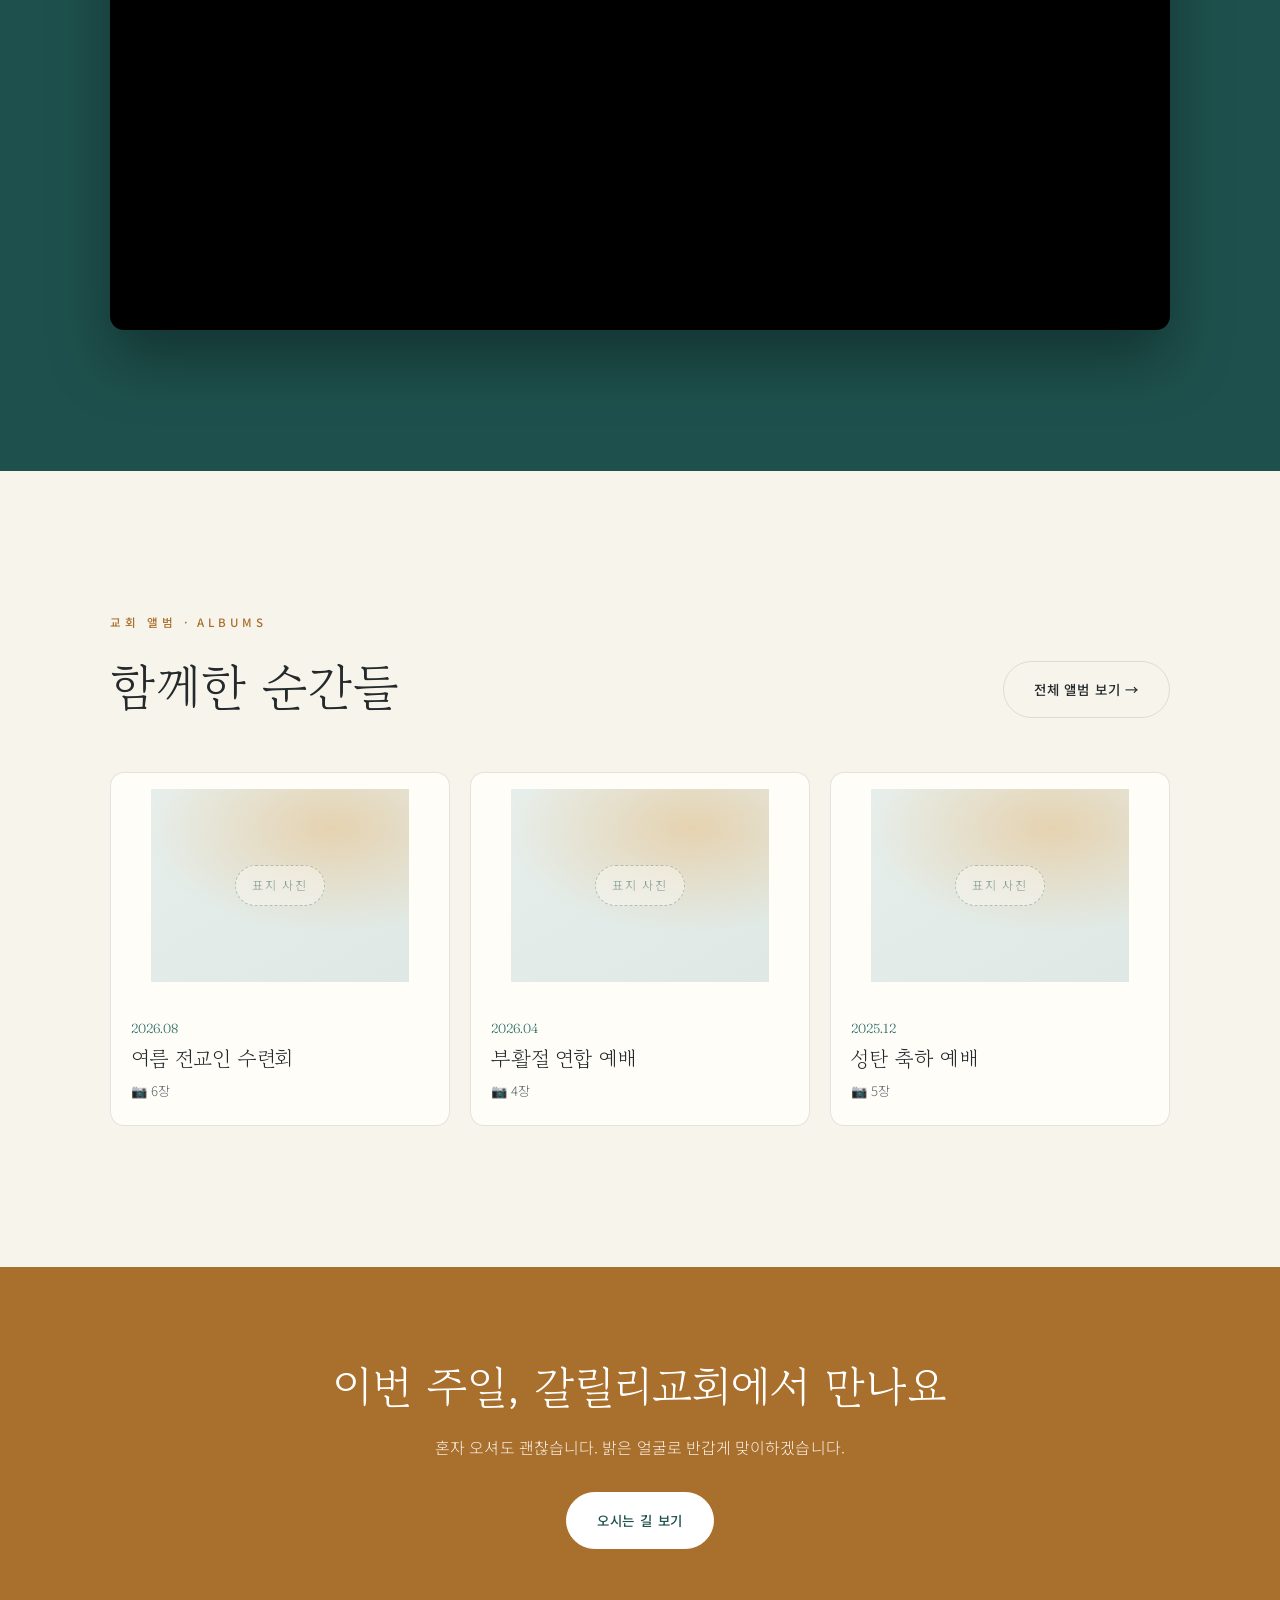
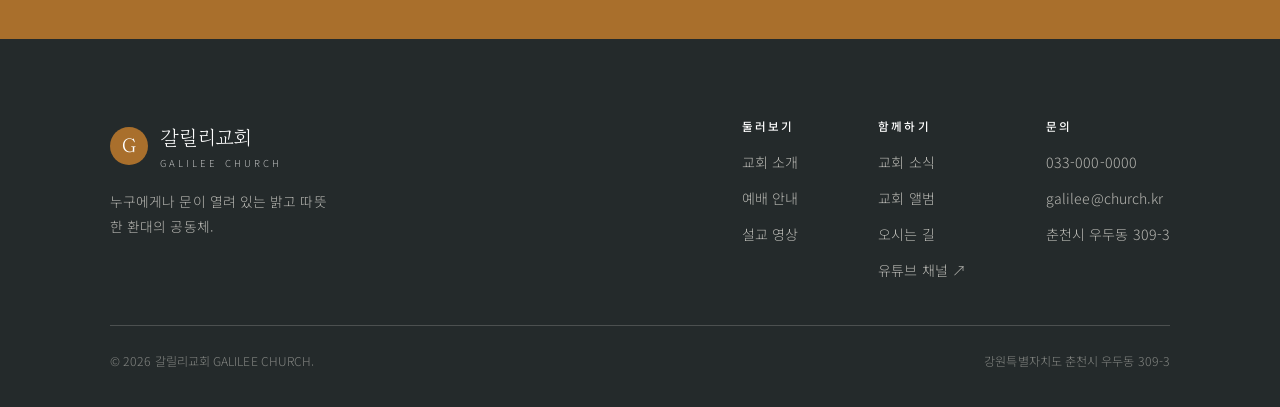
==== commit 68879dc2: "feat: 실제 주소(춘천 우두동)·구글지도·소개영상 반영 Co-Authored-By: Claude Opus 4.8 (1M context) <noreply@anthropic.com" ====
--- a/index.html
+++ b/index.html
@@ -81,12 +81,12 @@
   <section class="sermons">
     <div class="wrap">
       <div class="sermons__head">
-        <div><span class="eyebrow reveal">설교 영상 · Sermons</span><h2 class="reveal">다시 듣는 은혜의 말씀</h2></div>
-        <a href="sermons.html" class="btn btn--light reveal">설교 더보기 →</a>
+        <div><span class="eyebrow reveal">교회 소개 영상 · Intro</span><h2 class="reveal">갈릴리교회를 소개합니다</h2></div>
+        <a href="sermons.html" class="btn btn--light reveal">설교 영상 더보기 →</a>
       </div>
       <div class="sermons__grid" style="grid-template-columns:1fr;">
         <div class="sermon-feature reveal">
-          <div class="video"><figure class="slot" data-label="최신 설교 영상 · 유튜브 링크를 알려주시면 삽입됩니다" style="position:absolute;inset:0;"></figure></div>
+          <div class="video"><iframe src="https://www.youtube.com/embed/57kT0OPVa5w" title="갈릴리교회 소개 영상" allow="accelerometer; autoplay; clipboard-write; encrypted-media; gyroscope; picture-in-picture" allowfullscreen loading="lazy"></iframe></div>
         </div>
       </div>
     </div>
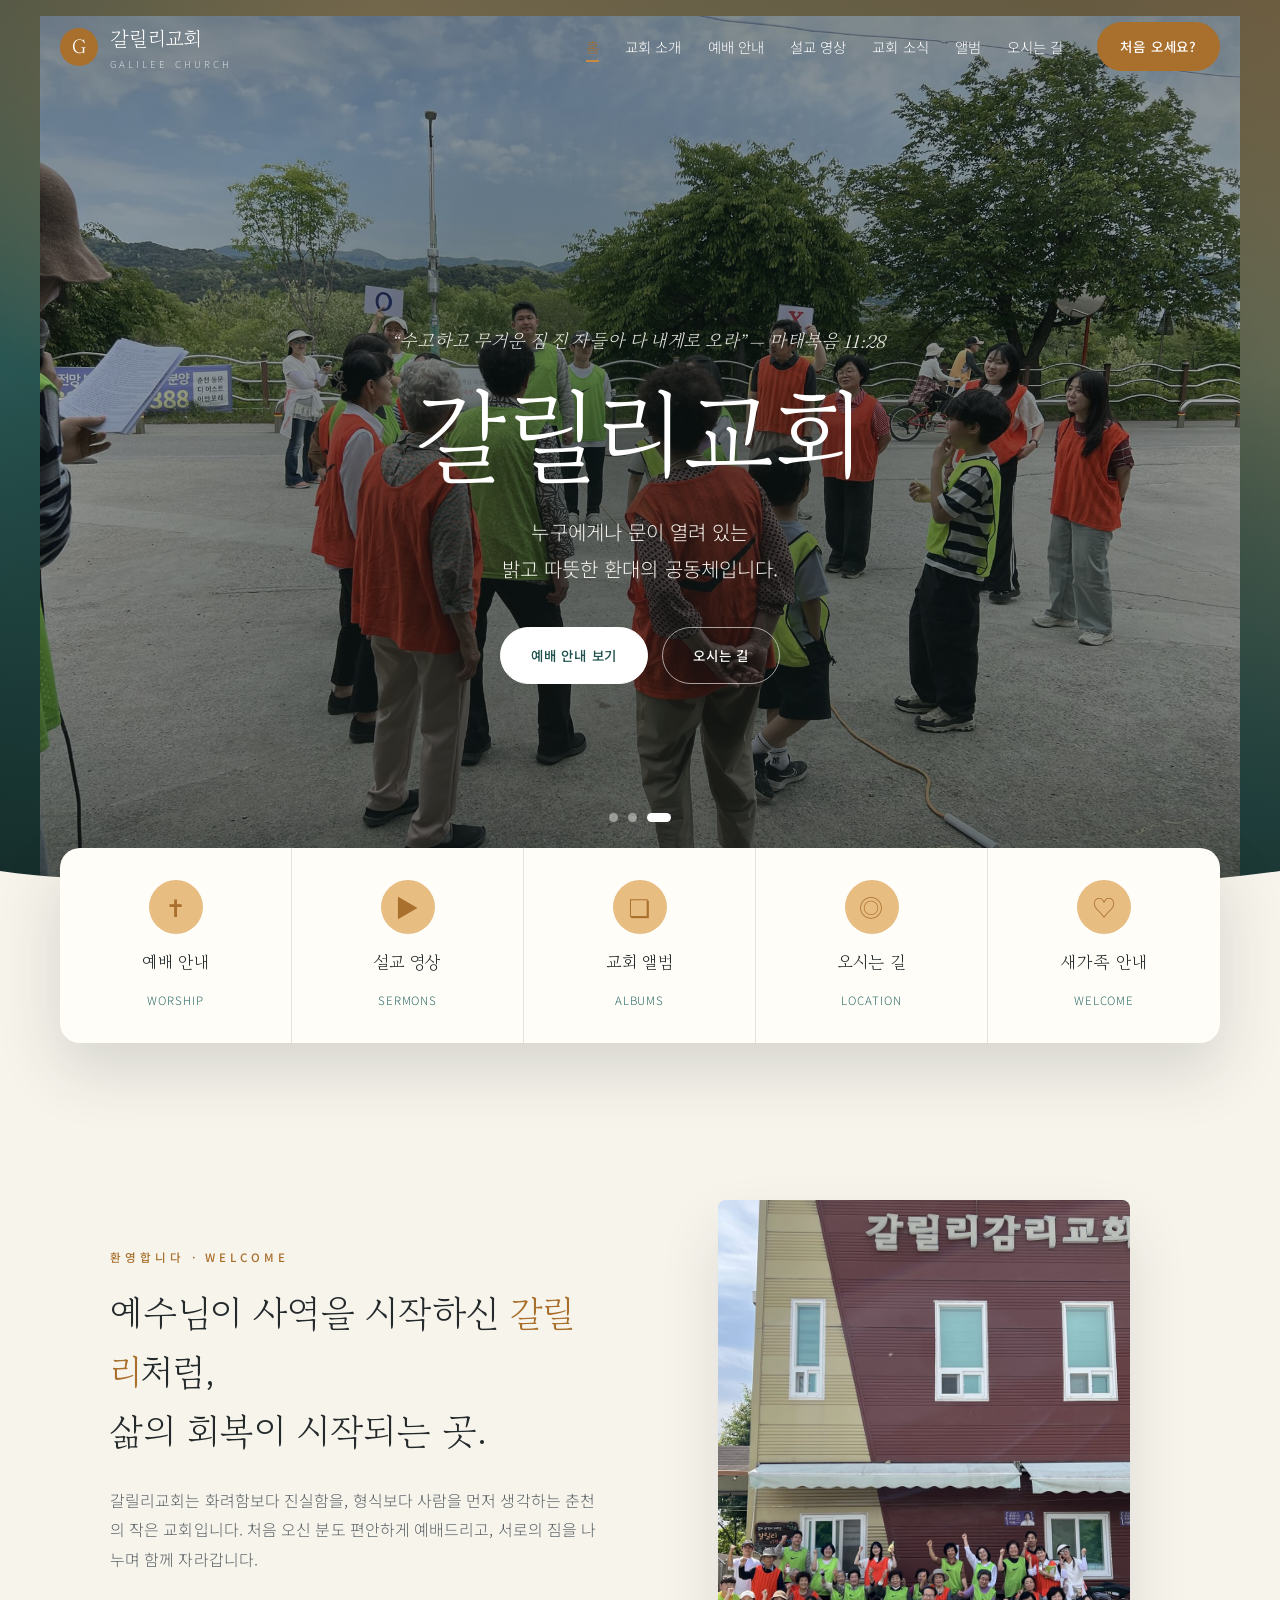
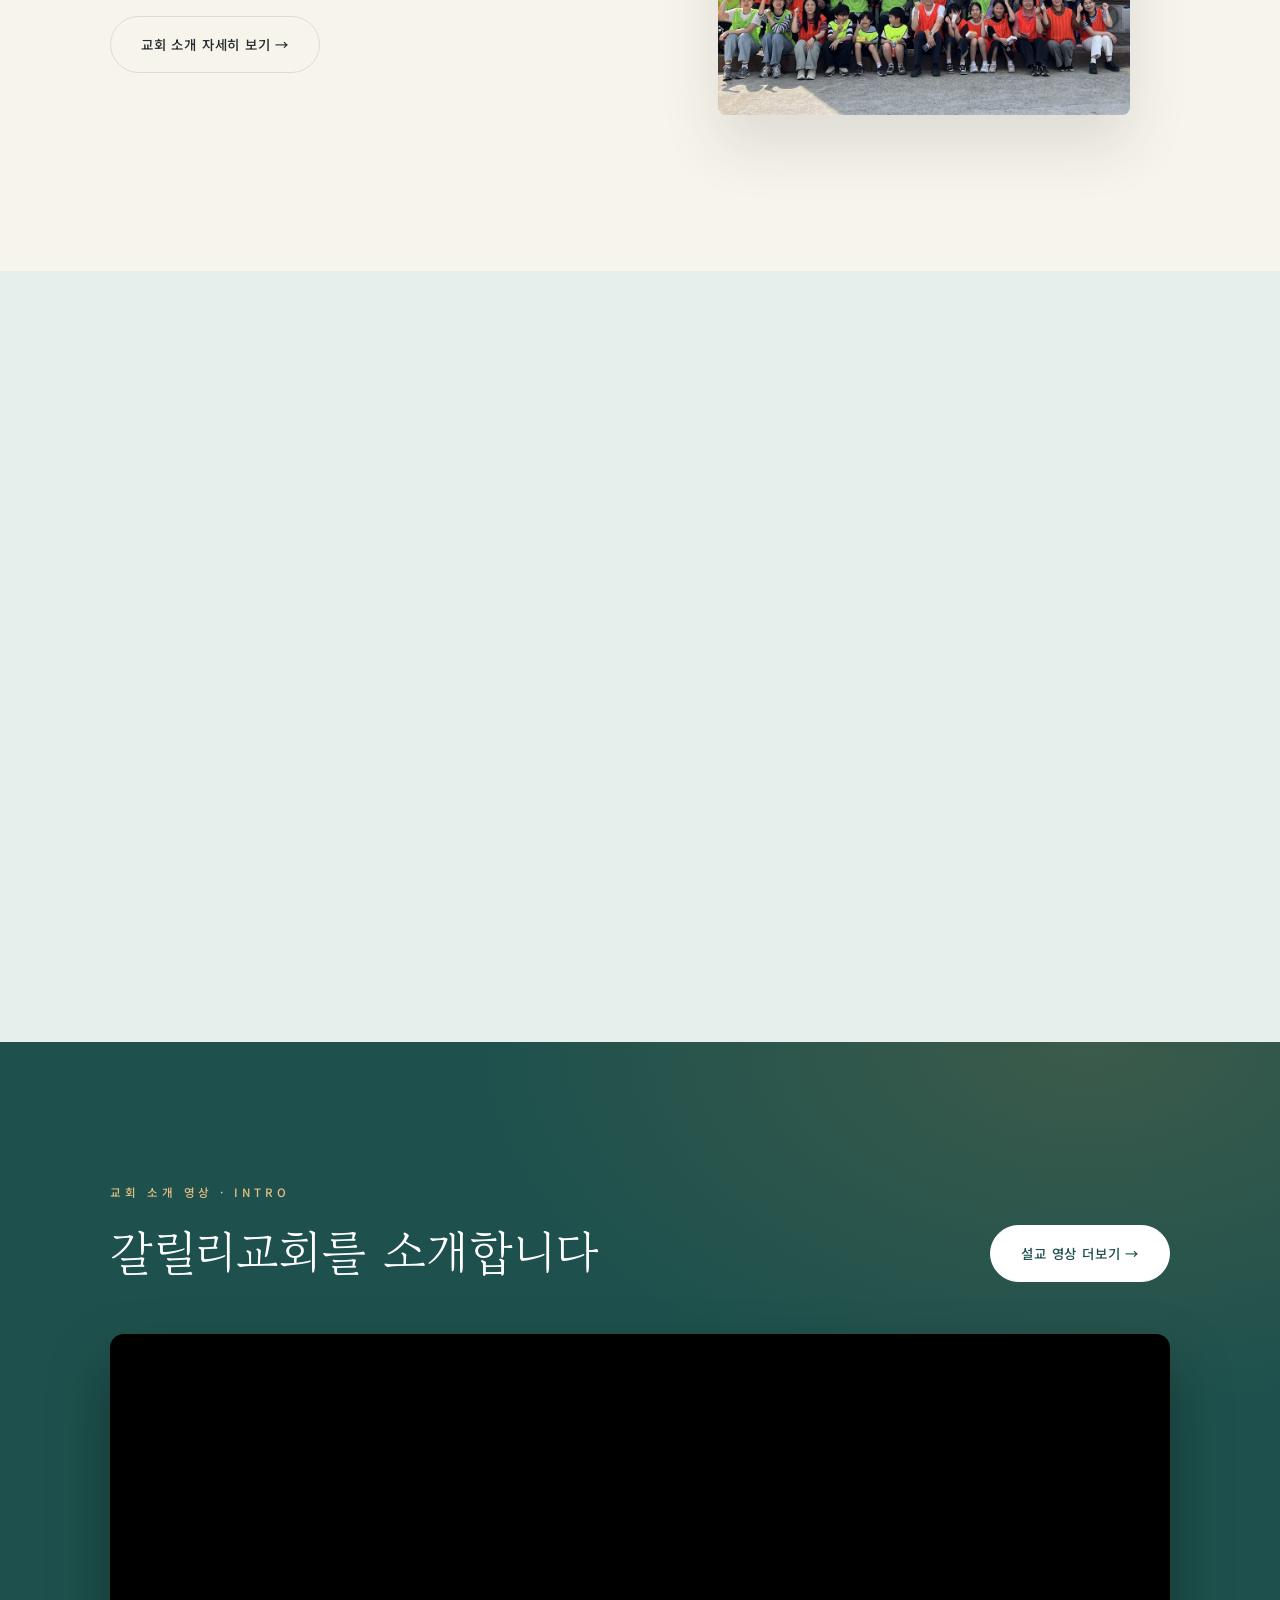
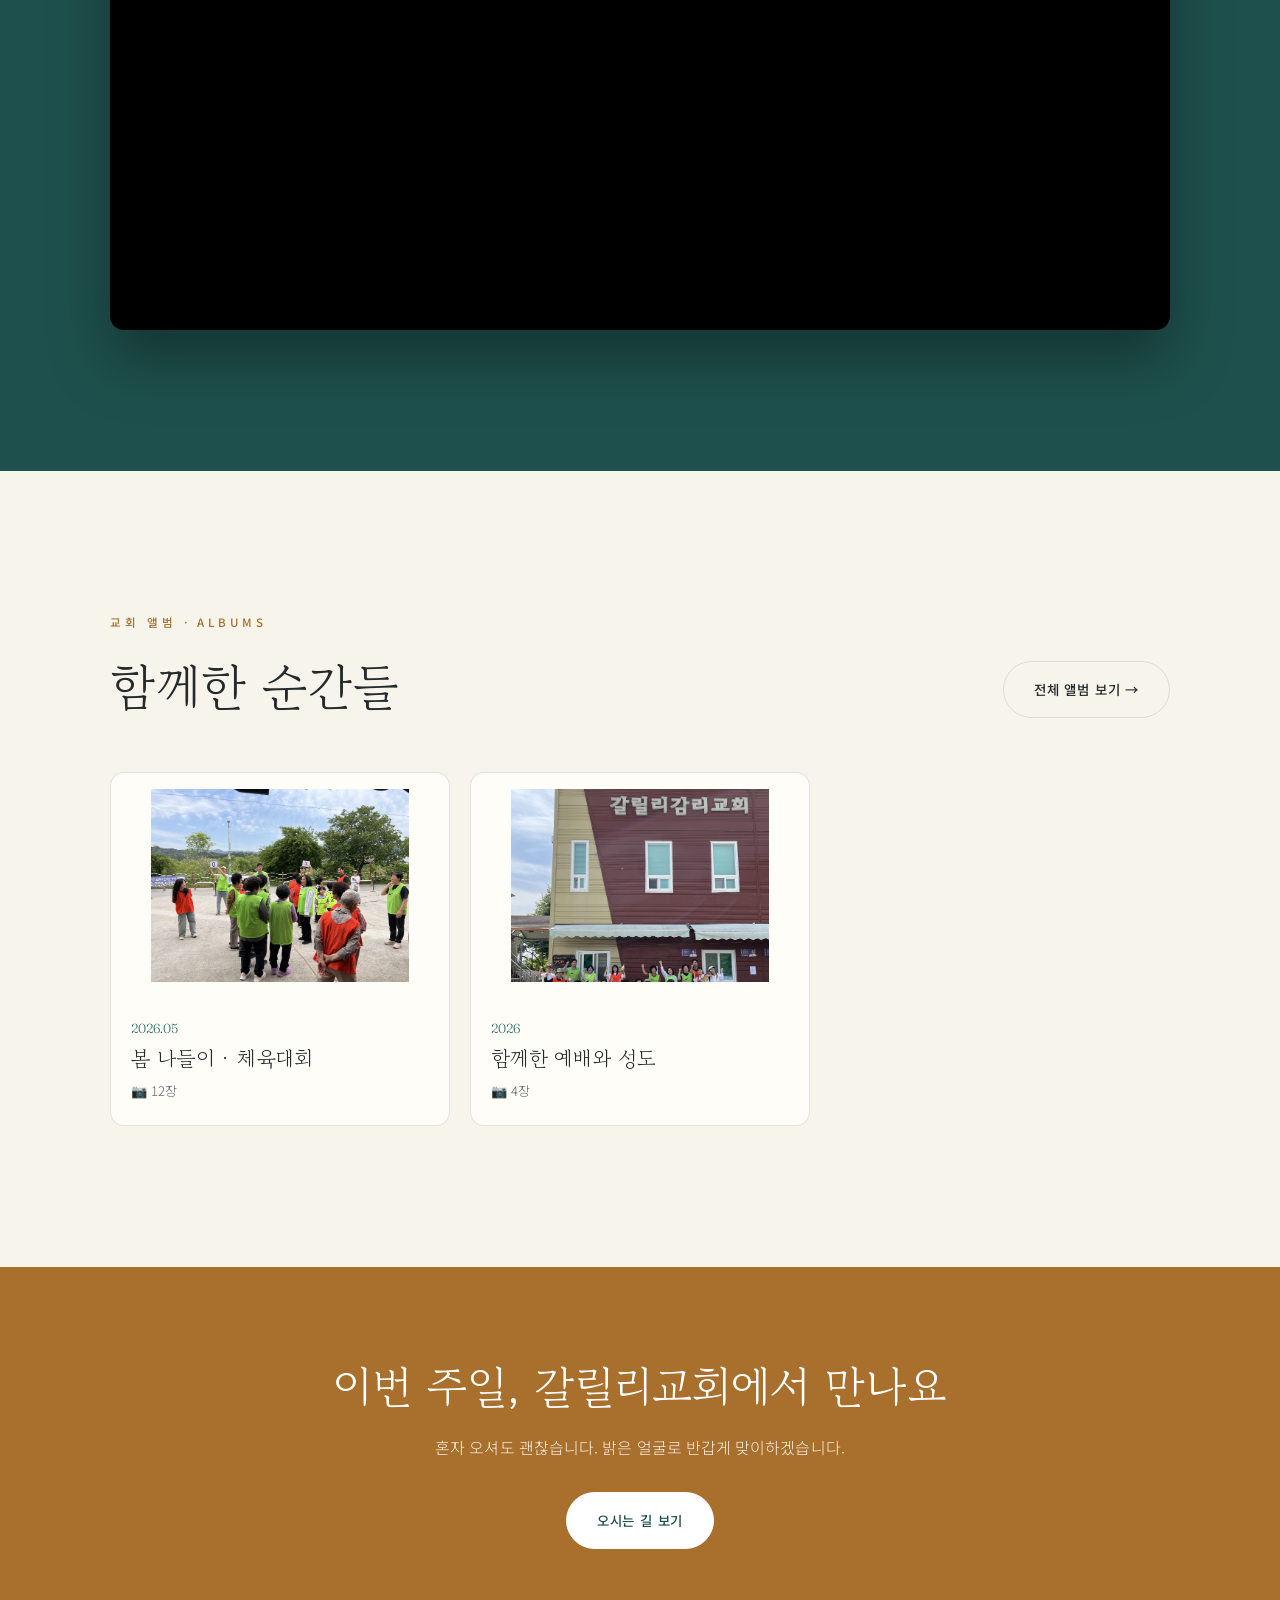
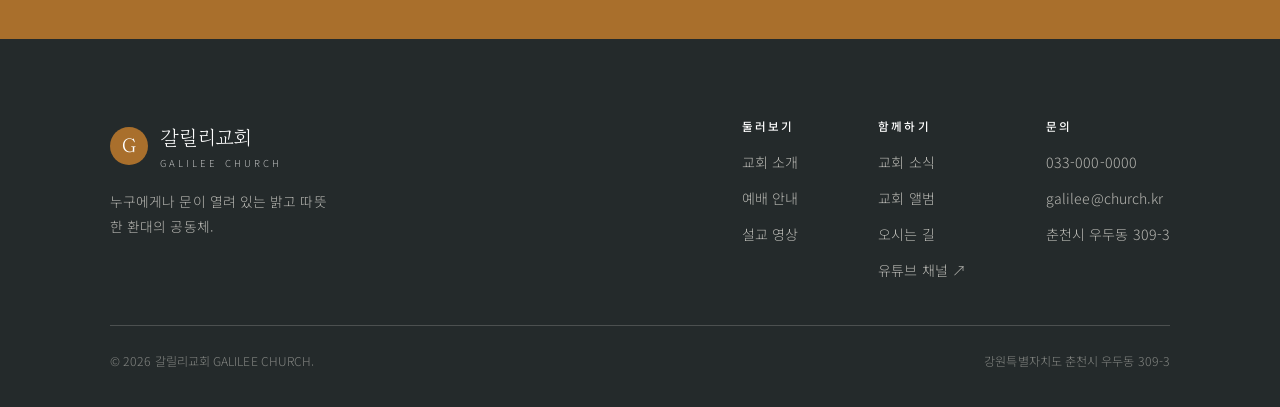
==== commit 557ddfc7: "feat: 실제 교회 사진 반영 (히어로·목사님·소개·앨범 2개) Co-Authored-By: Claude Opus 4.8 (1M context) <noreply@anthropic" ====
--- a/index.html
+++ b/index.html
@@ -104,16 +104,12 @@
       </div>
       <div class="albums__grid">
         <a class="album-card reveal" href="album.html">
-          <figure class="album-card__cover slot" data-label="표지 사진"><img src="images/albums/2026-summer/cover.jpg" alt="여름 수련회" class="shot" /></figure>
-          <div class="album-card__body"><div class="album-card__date">2026.08</div><div class="album-card__title">여름 전교인 수련회</div><div class="album-card__count">6장</div></div>
+          <figure class="album-card__cover slot" data-label="표지 사진"><img src="images/albums/2026-outing/cover.jpg" alt="봄 나들이 체육대회" class="shot" /></figure>
+          <div class="album-card__body"><div class="album-card__date">2026.05</div><div class="album-card__title">봄 나들이 · 체육대회</div><div class="album-card__count">12장</div></div>
         </a>
         <a class="album-card reveal" href="album.html">
-          <figure class="album-card__cover slot" data-label="표지 사진"><img src="images/albums/2026-easter/cover.jpg" alt="부활절 예배" class="shot" /></figure>
-          <div class="album-card__body"><div class="album-card__date">2026.04</div><div class="album-card__title">부활절 연합 예배</div><div class="album-card__count">4장</div></div>
-        </a>
-        <a class="album-card reveal" href="album.html">
-          <figure class="album-card__cover slot" data-label="표지 사진"><img src="images/albums/2025-christmas/cover.jpg" alt="성탄 예배" class="shot" /></figure>
-          <div class="album-card__body"><div class="album-card__date">2025.12</div><div class="album-card__title">성탄 축하 예배</div><div class="album-card__count">5장</div></div>
+          <figure class="album-card__cover slot" data-label="표지 사진"><img src="images/albums/2026-fellowship/cover.jpg" alt="함께한 예배와 성도" class="shot" /></figure>
+          <div class="album-card__body"><div class="album-card__date">2026</div><div class="album-card__title">함께한 예배와 성도</div><div class="album-card__count">4장</div></div>
         </a>
       </div>
     </div>
--- a/css/style.css
+++ b/css/style.css
@@ -140,8 +140,10 @@
 }
 .hero__bg .slot { position: absolute; inset: 0; }
 .hero__bg::after {
-  content: ""; position: absolute; inset: 0;
-  background: linear-gradient(180deg, rgba(30,44,42,0.32), rgba(20,34,32,0.55));
+  content: ""; position: absolute; inset: 0; z-index: 2;
+  background:
+    radial-gradient(70% 55% at 50% 52%, rgba(16,26,24,0.5), transparent 75%),
+    linear-gradient(180deg, rgba(16,26,24,0.5), rgba(16,26,24,0.32) 42%, rgba(16,26,24,0.66));
 }
 .hero__inner { position: relative; z-index: 2; padding-top: 90px; }
 .hero__verse { font-family: var(--f-accent); font-style: italic; font-size: clamp(0.95rem,1.5vw,1.15rem); color: rgba(255,253,248,0.9); letter-spacing: 0.02em; }
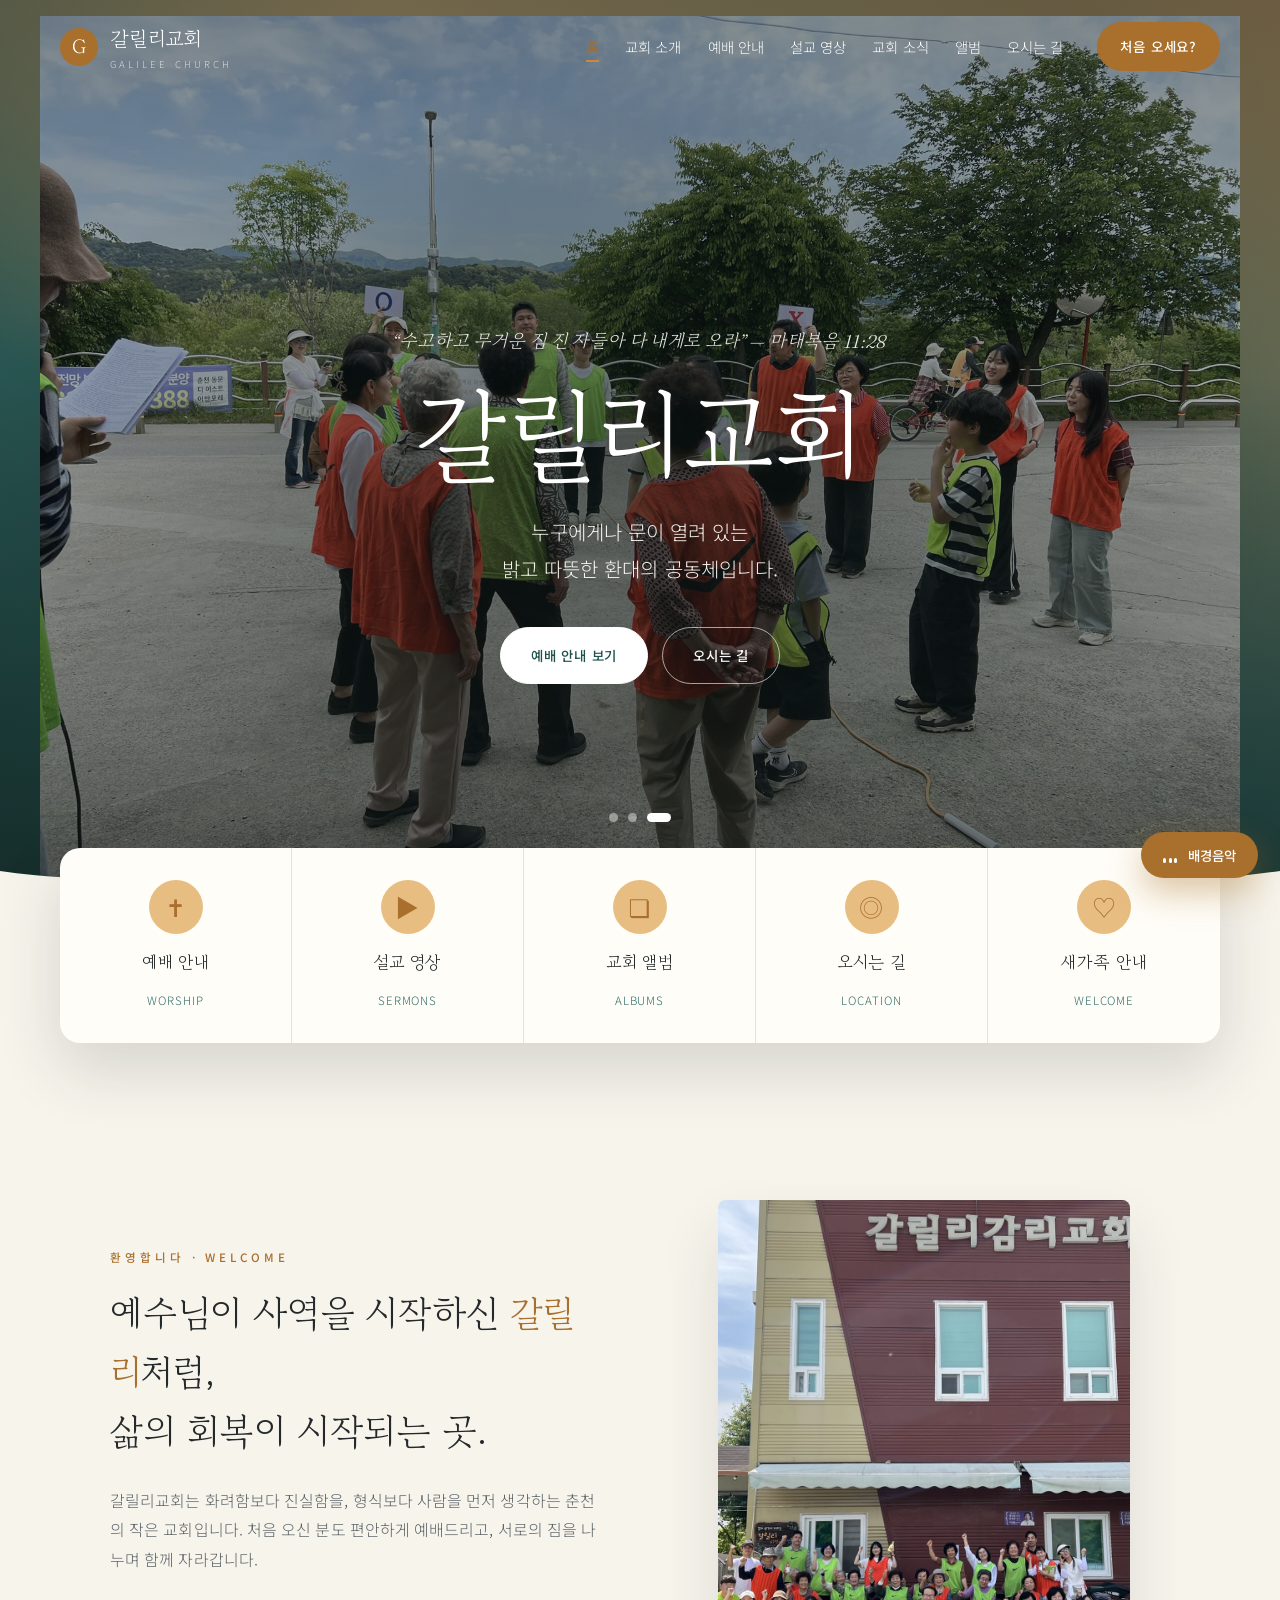
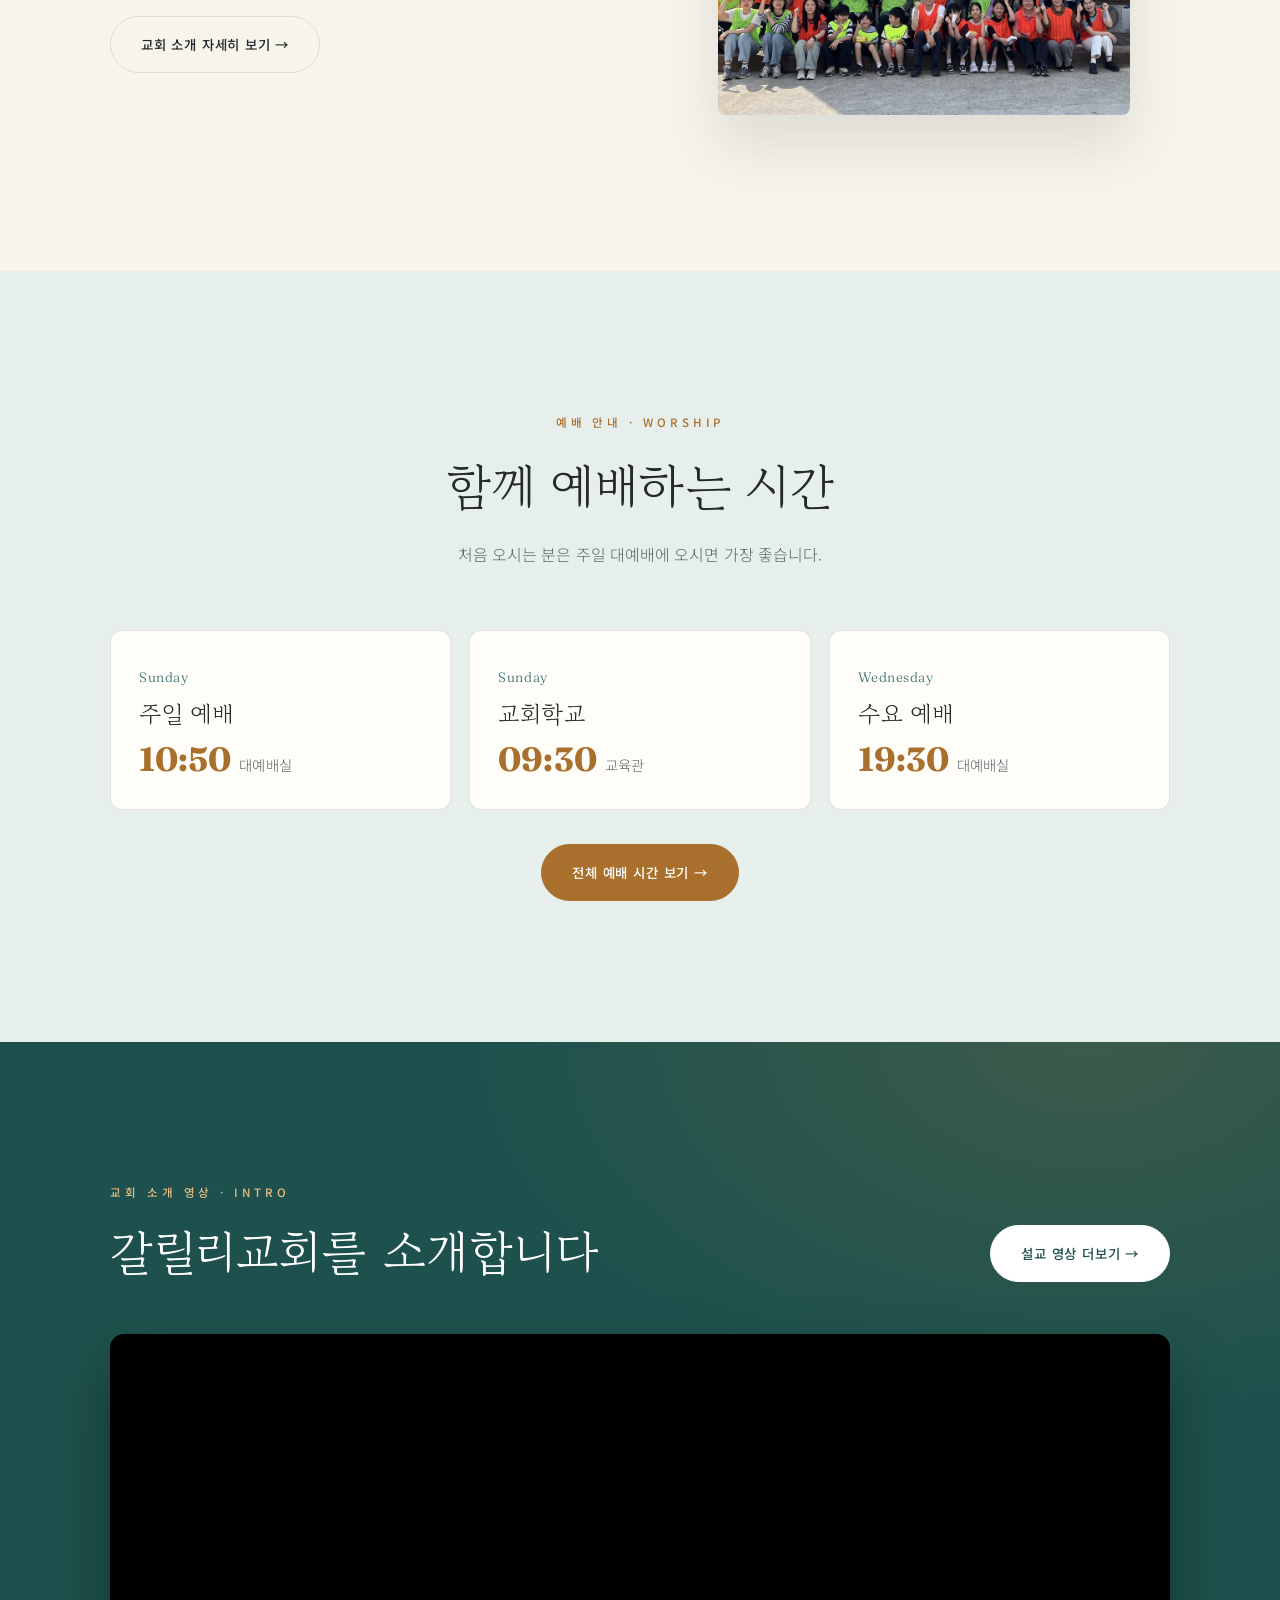
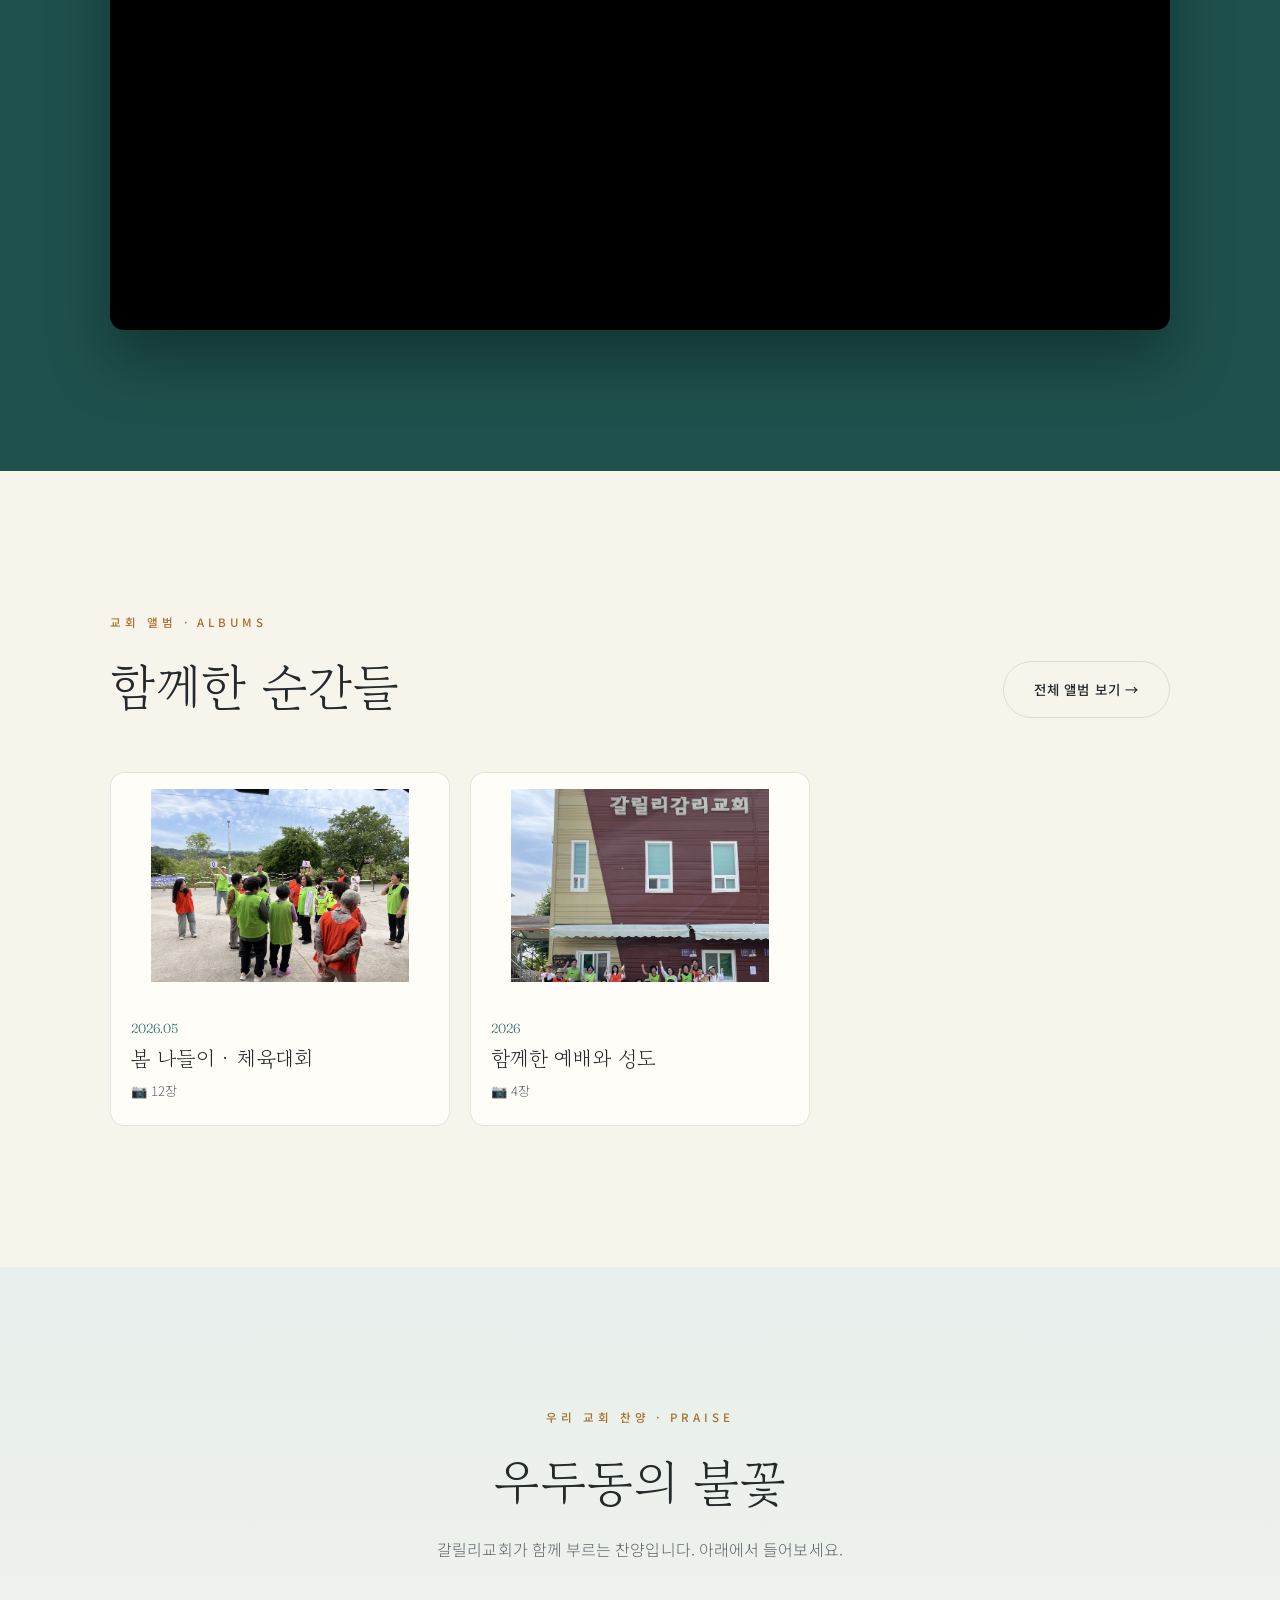
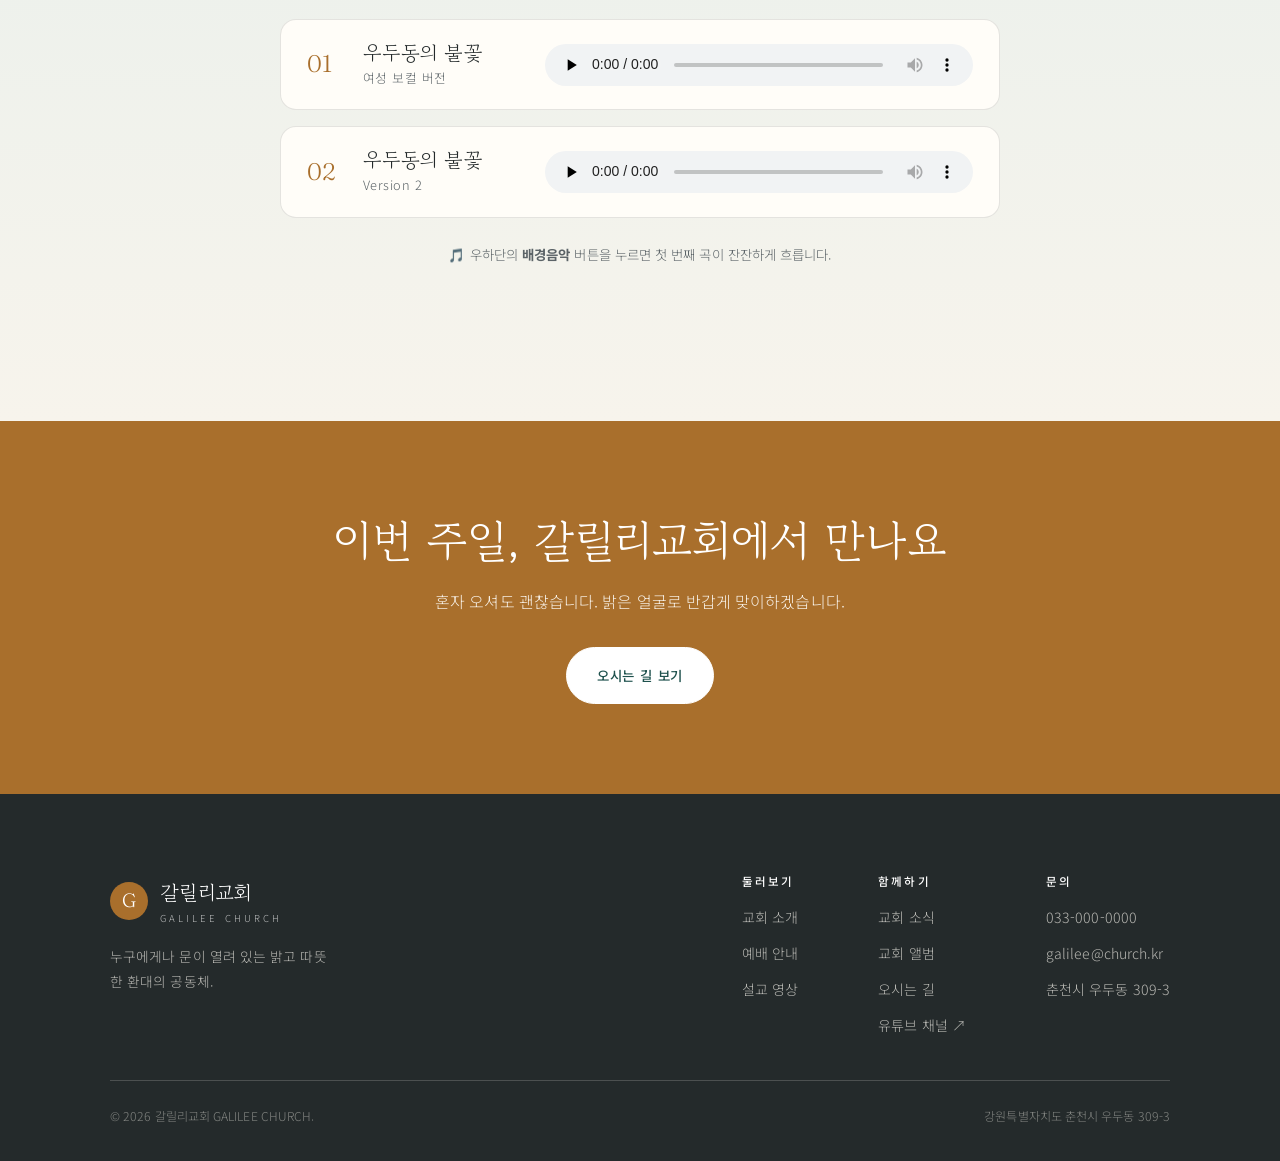
==== commit aefe9d57: "feat: 찬양 플레이어+배경음악, 최영조 목사·주일예배 10:50 반영 Co-Authored-By: Claude Opus 4.8 (1M context) <noreply@anthr" ====
--- a/index.html
+++ b/index.html
@@ -69,8 +69,8 @@
         <p class="reveal">처음 오시는 분은 주일 대예배에 오시면 가장 좋습니다.</p>
       </div>
       <div class="service__grid" style="grid-template-columns:repeat(3,1fr);">
-        <div class="svc reveal"><span class="svc__tag">Sunday</span><h3 class="svc__name">주일 1부 예배</h3><div class="svc__time"><b>09:00</b><span>대예배실</span></div></div>
-        <div class="svc reveal"><span class="svc__tag">Sunday</span><h3 class="svc__name">주일 2부 예배</h3><div class="svc__time"><b>11:00</b><span>대예배실</span></div></div>
+        <div class="svc reveal"><span class="svc__tag">Sunday</span><h3 class="svc__name">주일 예배</h3><div class="svc__time"><b>10:50</b><span>대예배실</span></div></div>
+        <div class="svc reveal"><span class="svc__tag">Sunday</span><h3 class="svc__name">교회학교</h3><div class="svc__time"><b>09:30</b><span>교육관</span></div></div>
         <div class="svc reveal"><span class="svc__tag">Wednesday</span><h3 class="svc__name">수요 예배</h3><div class="svc__time"><b>19:30</b><span>대예배실</span></div></div>
       </div>
       <div style="text-align:center;margin-top:34px;"><a href="worship.html" class="btn reveal">전체 예배 시간 보기 →</a></div>
@@ -115,6 +115,30 @@
     </div>
   </section>
 
+  <!-- ============ Praise ============ -->
+  <section class="praise" id="praise">
+    <div class="wrap">
+      <div class="praise__head sec-head" style="max-width:none;">
+        <span class="eyebrow reveal">우리 교회 찬양 · Praise</span>
+        <h2 class="reveal">우두동의 불꽃</h2>
+        <p class="reveal">갈릴리교회가 함께 부르는 찬양입니다. 아래에서 들어보세요.</p>
+      </div>
+      <div class="praise__list">
+        <div class="praise__song reveal">
+          <div class="praise__no">01</div>
+          <div class="praise__info"><div class="praise__title">우두동의 불꽃</div><div class="praise__sub">여성 보컬 버전</div></div>
+          <audio controls preload="none" src="music/song1.mp3">브라우저가 오디오를 지원하지 않습니다.</audio>
+        </div>
+        <div class="praise__song reveal">
+          <div class="praise__no">02</div>
+          <div class="praise__info"><div class="praise__title">우두동의 불꽃</div><div class="praise__sub">Version 2</div></div>
+          <audio controls preload="none" src="music/song2.mp3">브라우저가 오디오를 지원하지 않습니다.</audio>
+        </div>
+      </div>
+      <p class="praise__note reveal">🎵 우하단의 <b>배경음악</b> 버튼을 누르면 첫 번째 곡이 잔잔하게 흐릅니다.</p>
+    </div>
+  </section>
+
   <!-- ============ CTA ============ -->
   <section class="cta-band">
     <div class="wrap">
@@ -126,6 +150,14 @@
 
   <div id="site-footer"></div>
 
+  <!-- 배경음악 버튼 + 오디오 -->
+  <button class="music-fab" id="musicFab" aria-label="배경음악 켜기/끄기">
+    <span class="music-fab__bars" aria-hidden="true"><i></i><i></i><i></i></span>
+    <span class="music-fab__label">배경음악</span>
+  </button>
+  <audio id="bgAudio" src="music/song1.mp3" loop preload="none"></audio>
+
   <script src="js/site.js"></script>
+  <script src="js/music.js"></script>
 </body>
 </html>
--- a/css/style.css
+++ b/css/style.css
@@ -439,3 +439,44 @@
   .quickmenu__inner { grid-template-columns: 1fr; }
   .qm, .qm:nth-child(odd) { border-right: 0; }
 }
+
+/* =============================================================
+   Praise (교회 찬양 플레이어)
+   ============================================================= */
+.praise { padding-block: var(--sec-y); background: linear-gradient(180deg, var(--mist), var(--cream)); }
+.praise__head { text-align: center; display: flex; flex-direction: column; align-items: center; }
+.praise__list { max-width: 720px; margin: clamp(34px,5vw,54px) auto 0; display: grid; gap: 16px; }
+.praise__song {
+  display: flex; align-items: center; gap: 22px;
+  background: var(--paper); border: 1px solid var(--line); border-radius: 16px; padding: 20px 26px;
+  transition: box-shadow 0.4s var(--ease), transform 0.4s var(--ease);
+}
+.praise__song:hover { box-shadow: 0 20px 44px rgba(36,42,43,0.1); transform: translateY(-3px); }
+.praise__no { font-family: var(--f-accent); font-size: 1.5rem; color: var(--gold-deep); min-width: 1.4em; }
+.praise__info { min-width: 160px; }
+.praise__title { font-family: var(--f-display); font-size: 1.25rem; line-height: 1.3; }
+.praise__sub { font-size: 0.8rem; color: var(--ink-soft); letter-spacing: 0.04em; }
+.praise__song audio { flex: 1; height: 42px; }
+.praise__note { text-align: center; margin-top: 24px; font-size: 0.84rem; color: var(--ink-soft); }
+@media (max-width: 620px) {
+  .praise__song { flex-wrap: wrap; gap: 12px 16px; padding: 18px 20px; }
+  .praise__song audio { flex-basis: 100%; }
+}
+
+/* Floating background-music button */
+.music-fab {
+  position: fixed; right: 22px; bottom: 22px; z-index: 70;
+  display: inline-flex; align-items: center; gap: 11px; padding: 13px 22px;
+  border: 0; border-radius: 40px; background: var(--gold-deep); color: #fff;
+  box-shadow: 0 14px 34px rgba(169,116,44,0.42); font-family: var(--f-body);
+  font-size: 0.84rem; font-weight: 500; cursor: pointer; transition: background 0.35s var(--ease), transform 0.35s var(--ease);
+}
+.music-fab:hover { background: var(--gold); transform: translateY(-2px); }
+.music-fab__bars { display: inline-flex; align-items: flex-end; gap: 2.5px; height: 15px; }
+.music-fab__bars i { width: 3px; height: 5px; background: #fff; border-radius: 2px; transition: height 0.2s; }
+.music-fab.playing .music-fab__bars i { animation: eq 0.9s ease-in-out infinite; }
+.music-fab.playing .music-fab__bars i:nth-child(2) { animation-delay: 0.25s; }
+.music-fab.playing .music-fab__bars i:nth-child(3) { animation-delay: 0.5s; }
+@keyframes eq { 0%,100% { height: 5px; } 50% { height: 15px; } }
+@media (prefers-reduced-motion: reduce) { .music-fab.playing .music-fab__bars i { animation: none; height: 10px; } }
+@media (max-width: 480px) { .music-fab { right: 14px; bottom: 14px; padding: 11px 18px; } }
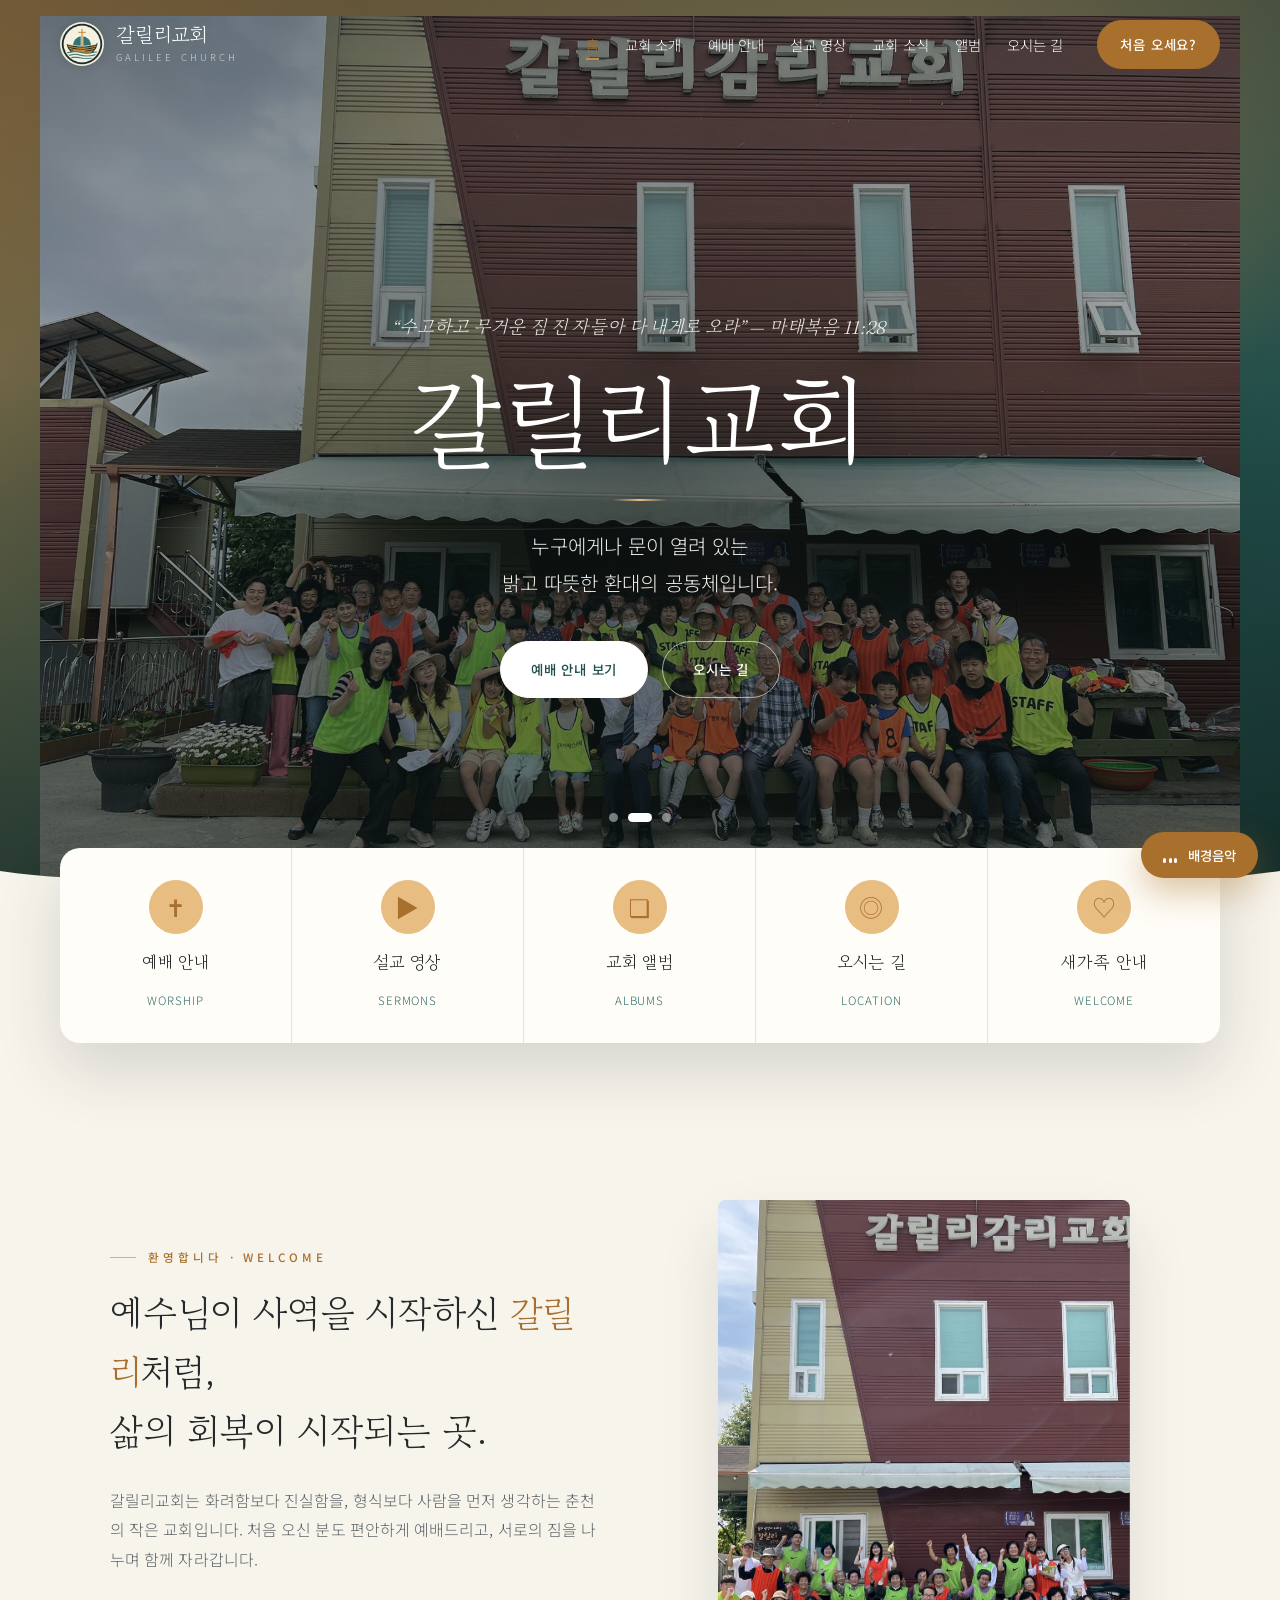
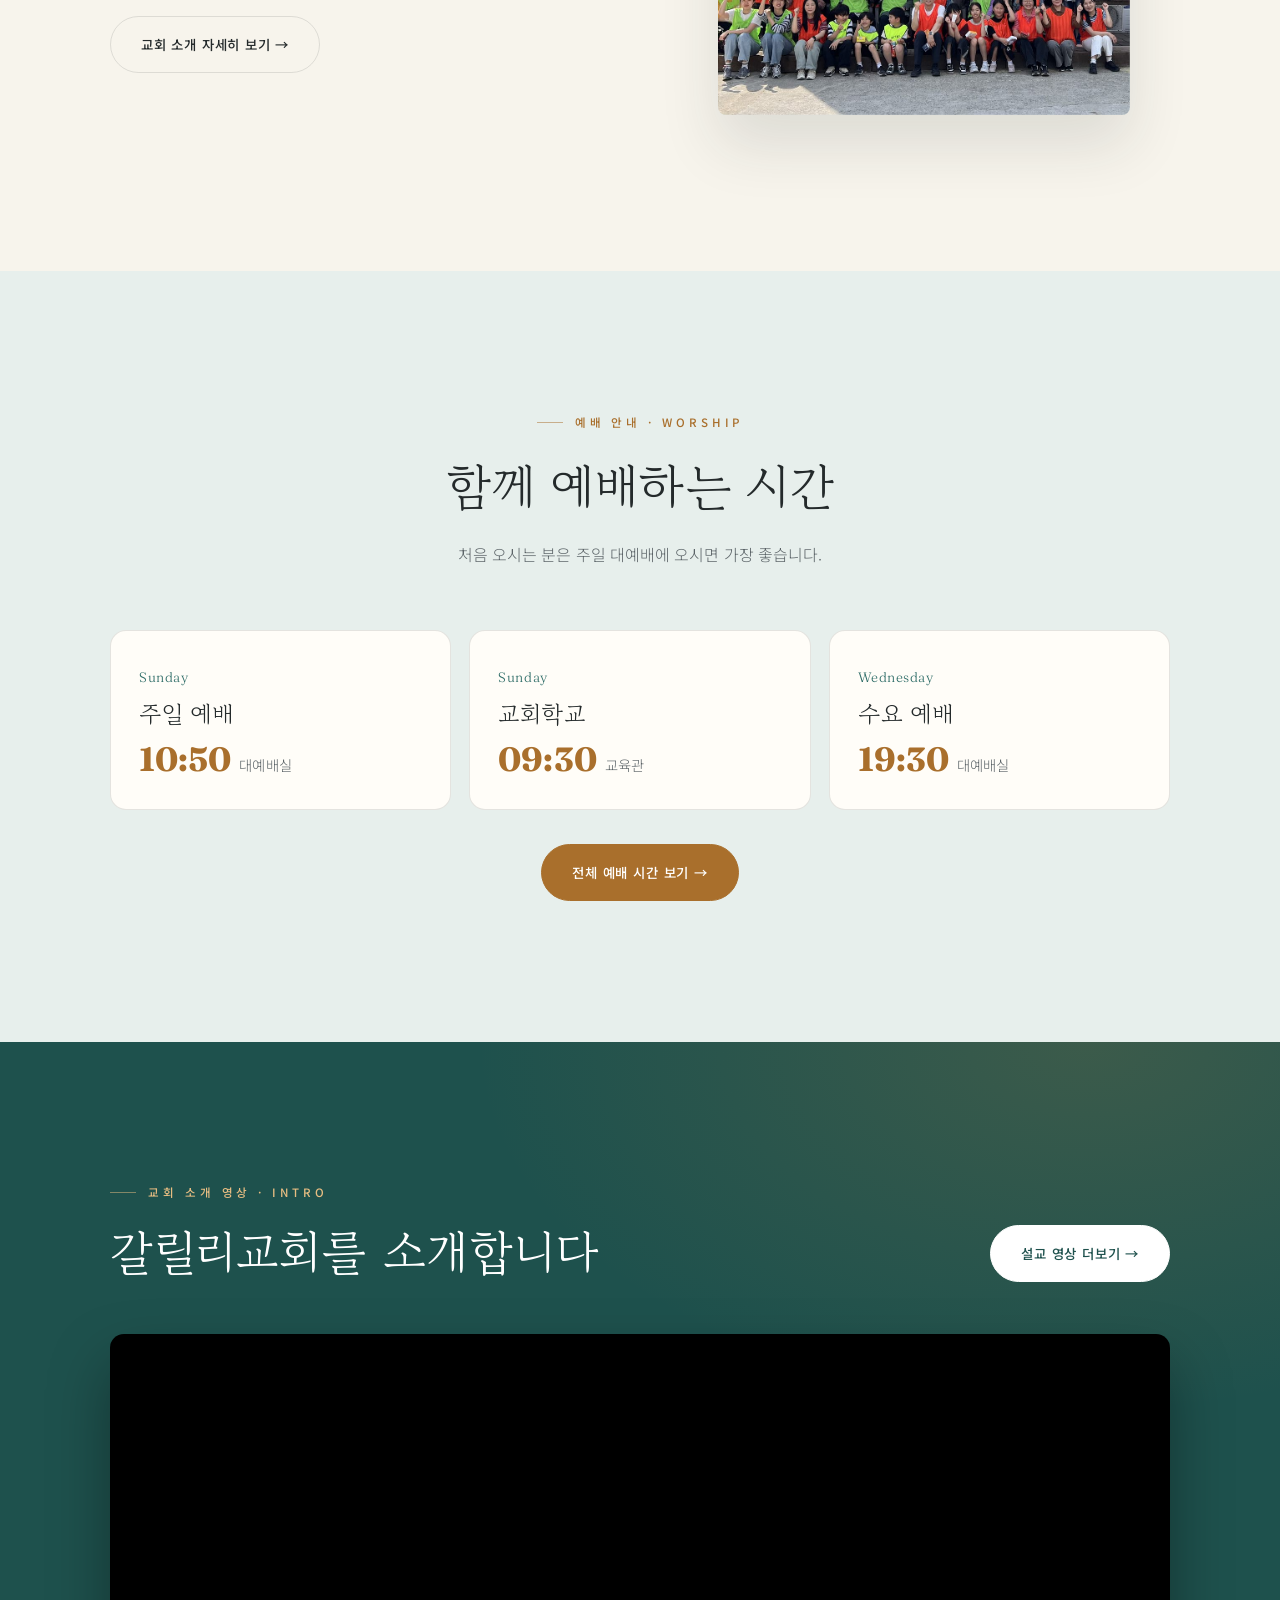
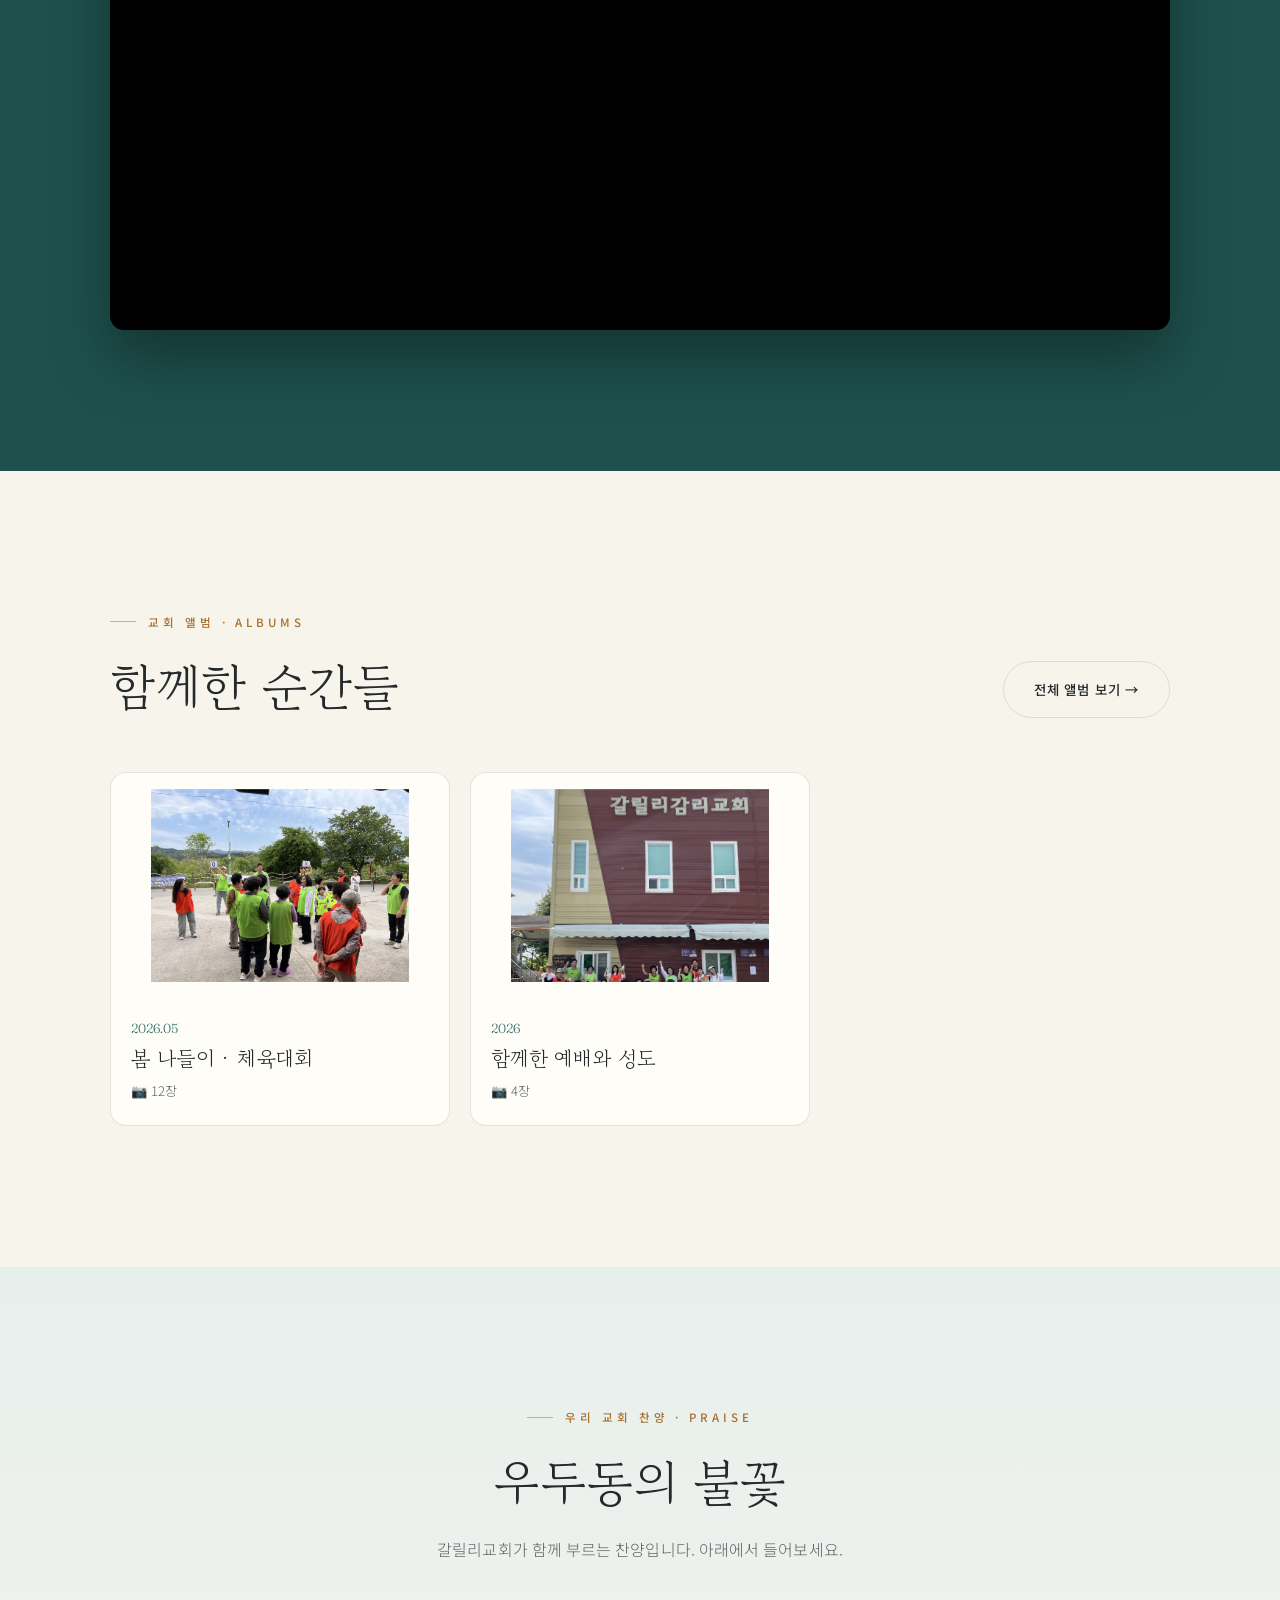
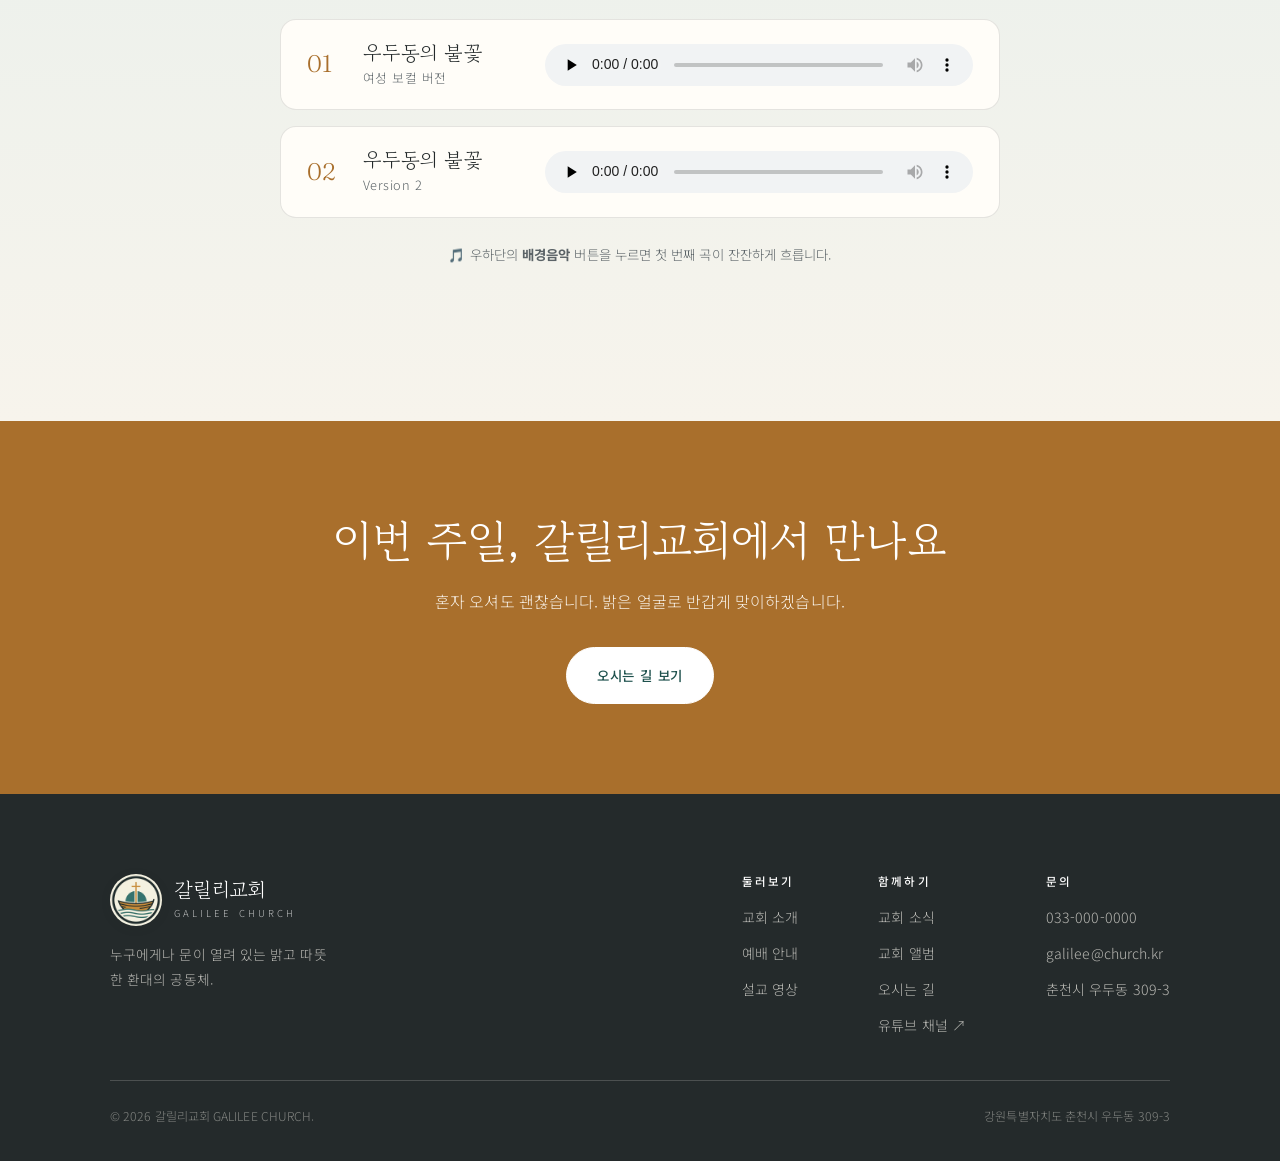
==== commit 32909b42: "feat: 교회 로고 적용(헤더/파비콘/푸터) + 폴리시 패스(히어로 슬로우줌·장식디테일) Co-Authored-By: Claude Opus 4.8 (1M context) <nor" ====
--- a/index.html
+++ b/index.html
@@ -25,6 +25,7 @@
     <div class="hero__inner wrap">
       <p class="hero__verse reveal">“수고하고 무거운 짐 진 자들아 다 내게로 오라” — 마태복음 11:28</p>
       <h1 class="hero__title reveal">갈릴리교회</h1>
+      <span class="hero__rule reveal" aria-hidden="true"></span>
       <p class="hero__tag reveal">누구에게나 문이 열려 있는<br />밝고 따뜻한 환대의 공동체입니다.</p>
       <div class="hero__cta reveal">
         <a href="worship.html" class="btn btn--light">예배 안내 보기</a>
--- a/css/style.css
+++ b/css/style.css
@@ -106,10 +106,11 @@
 .brand { display: flex; align-items: center; gap: 12px; color: #fff; transition: color 0.4s var(--ease); }
 .solid .brand { color: var(--ink); }
 .brand__logo {
-  width: 38px; height: 38px; border-radius: 50%; display: grid; place-items: center;
-  background: var(--gold-deep); color: #fff; font-family: var(--f-accent); font-size: 1.2rem;
-  flex-shrink: 0;
-}
+  width: 44px; height: 44px; border-radius: 50%; object-fit: cover;
+  background: var(--cream); flex-shrink: 0;
+  box-shadow: 0 2px 10px rgba(36,42,43,0.14);
+}
+.footer__brand .brand__logo { width: 52px; height: 52px; }
 .brand__name { font-family: var(--f-display); font-size: 1.28rem; letter-spacing: 0.02em; }
 .brand__sub { font-size: 0.6rem; letter-spacing: 0.32em; text-transform: uppercase; opacity: 0.7; display: block; margin-top: -2px; }
 
@@ -480,3 +481,43 @@
 @keyframes eq { 0%,100% { height: 5px; } 50% { height: 15px; } }
 @media (prefers-reduced-motion: reduce) { .music-fab.playing .music-fab__bars i { animation: none; height: 10px; } }
 @media (max-width: 480px) { .music-fab { right: 14px; bottom: 14px; padding: 11px 18px; } }
+
+/* =============================================================
+   Polish pass — 료칸급 디테일 (밝은 톤 유지)
+   ============================================================= */
+
+/* 히어로 사진 슬로우 줌 (Ken Burns) */
+.hero__slide img { will-change: transform; }
+.hero__slide.active img { animation: kenburns 7s ease-out both; }
+@keyframes kenburns { from { transform: scale(1.09); } to { transform: scale(1); } }
+@media (prefers-reduced-motion: reduce) { .hero__slide.active img { animation: none; } }
+
+/* 히어로 타이틀 정제 + 장식 라인 */
+.hero__title { letter-spacing: 0.02em; }
+.hero__rule {
+  display: block; width: 56px; height: 2px; margin: 26px auto 4px;
+  background: linear-gradient(90deg, transparent, var(--gold-soft), transparent);
+}
+
+/* 섹션 eyebrow 앞 장식 라인 (에디토리얼 감성) */
+.eyebrow::before {
+  content: ""; display: inline-block; width: 26px; height: 1px;
+  background: currentColor; opacity: 0.5; vertical-align: middle;
+  margin-right: 12px; transform: translateY(-2px);
+}
+
+/* 카드/섹션 그림자·모서리 정제 */
+.svc, .min, .album-card, .praise__song, .booking { border-radius: 16px; }
+.svc:hover, .min:hover, .album-card:hover { box-shadow: 0 26px 56px rgba(30,81,77,0.13); }
+
+/* 헤더 브랜드 정렬 미세 조정 */
+.brand__name { line-height: 1.1; }
+
+/* 링크 버튼 화살표 살짝 이동 */
+.btn { transition: background 0.4s var(--ease), color 0.4s var(--ease), border-color 0.4s var(--ease), transform 0.3s var(--ease), letter-spacing 0.4s var(--ease); }
+.btn:hover { letter-spacing: 0.08em; }
+
+/* 이미지 슬롯(사진) 로드 시 부드러운 페이드 */
+.slot img { animation: imgfade 1s var(--ease) both; }
+@keyframes imgfade { from { opacity: 0; } to { opacity: 1; } }
+@media (prefers-reduced-motion: reduce) { .slot img { animation: none; } }
